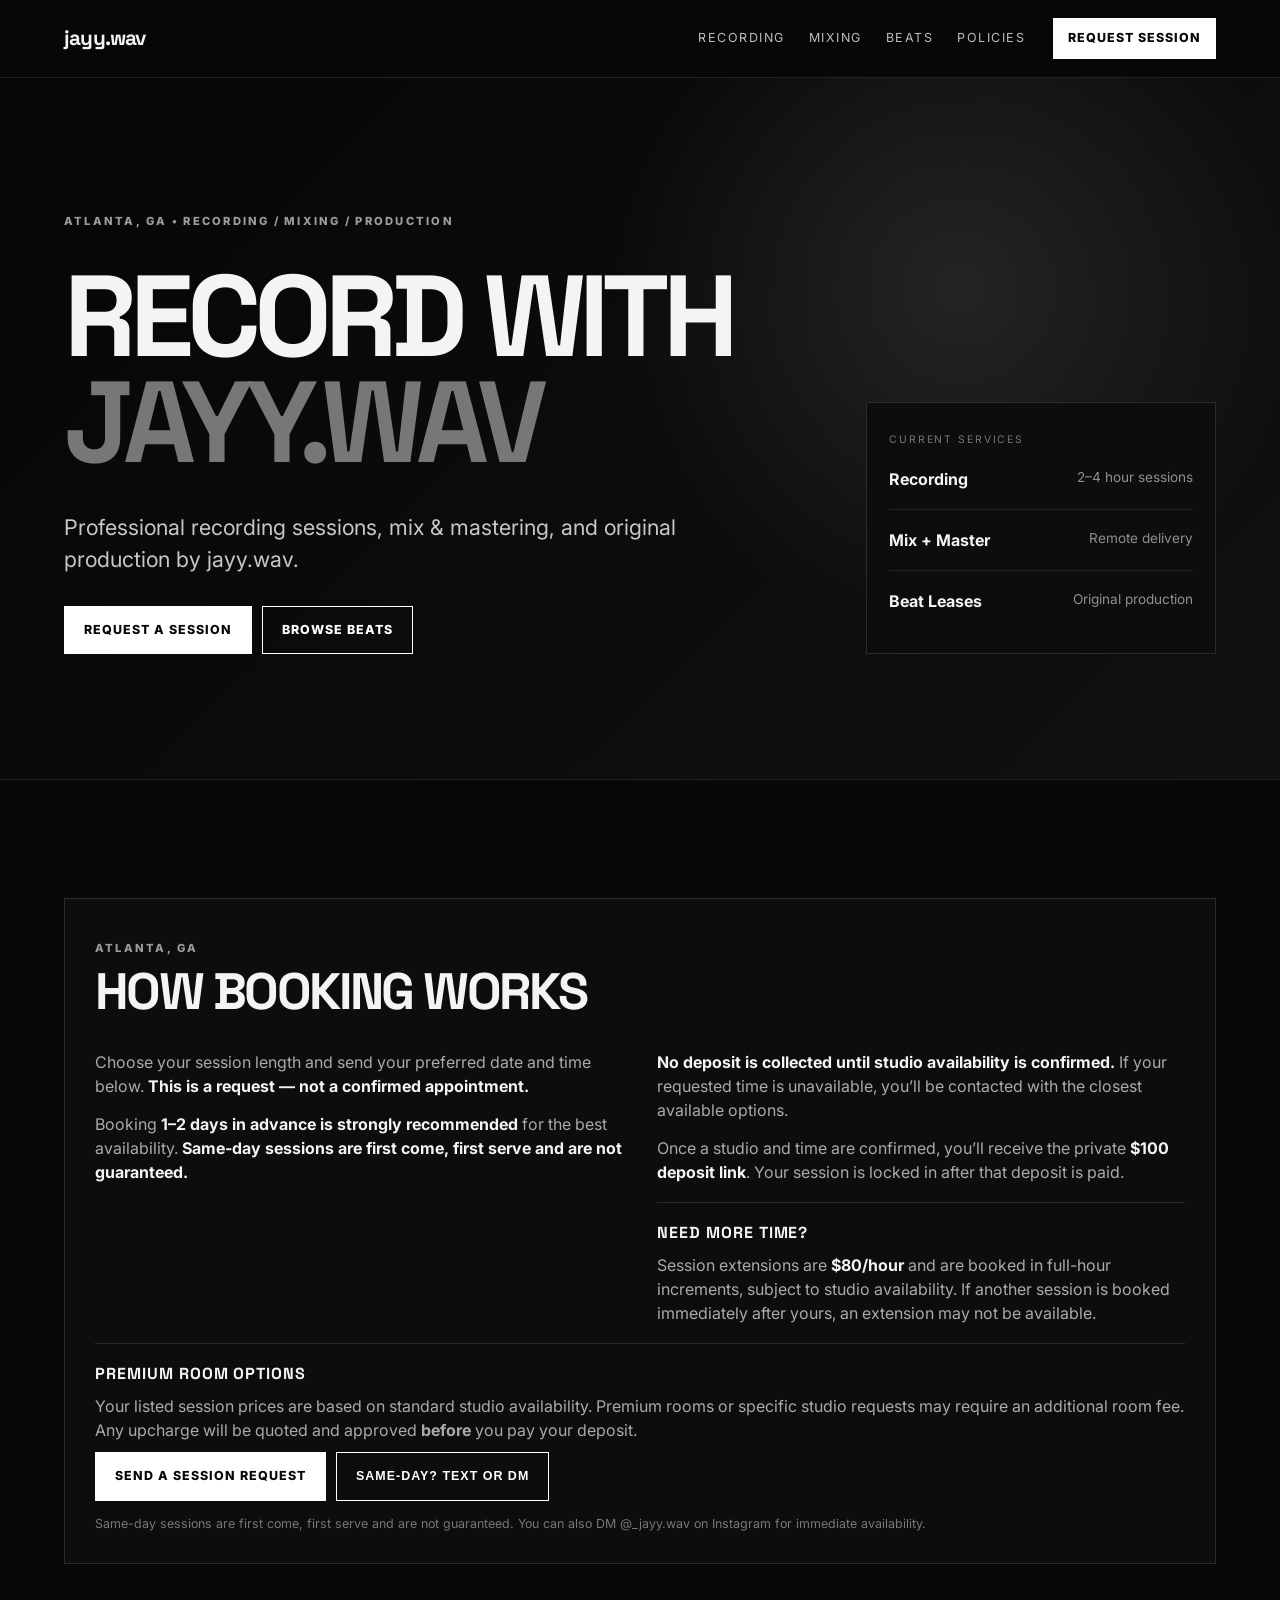
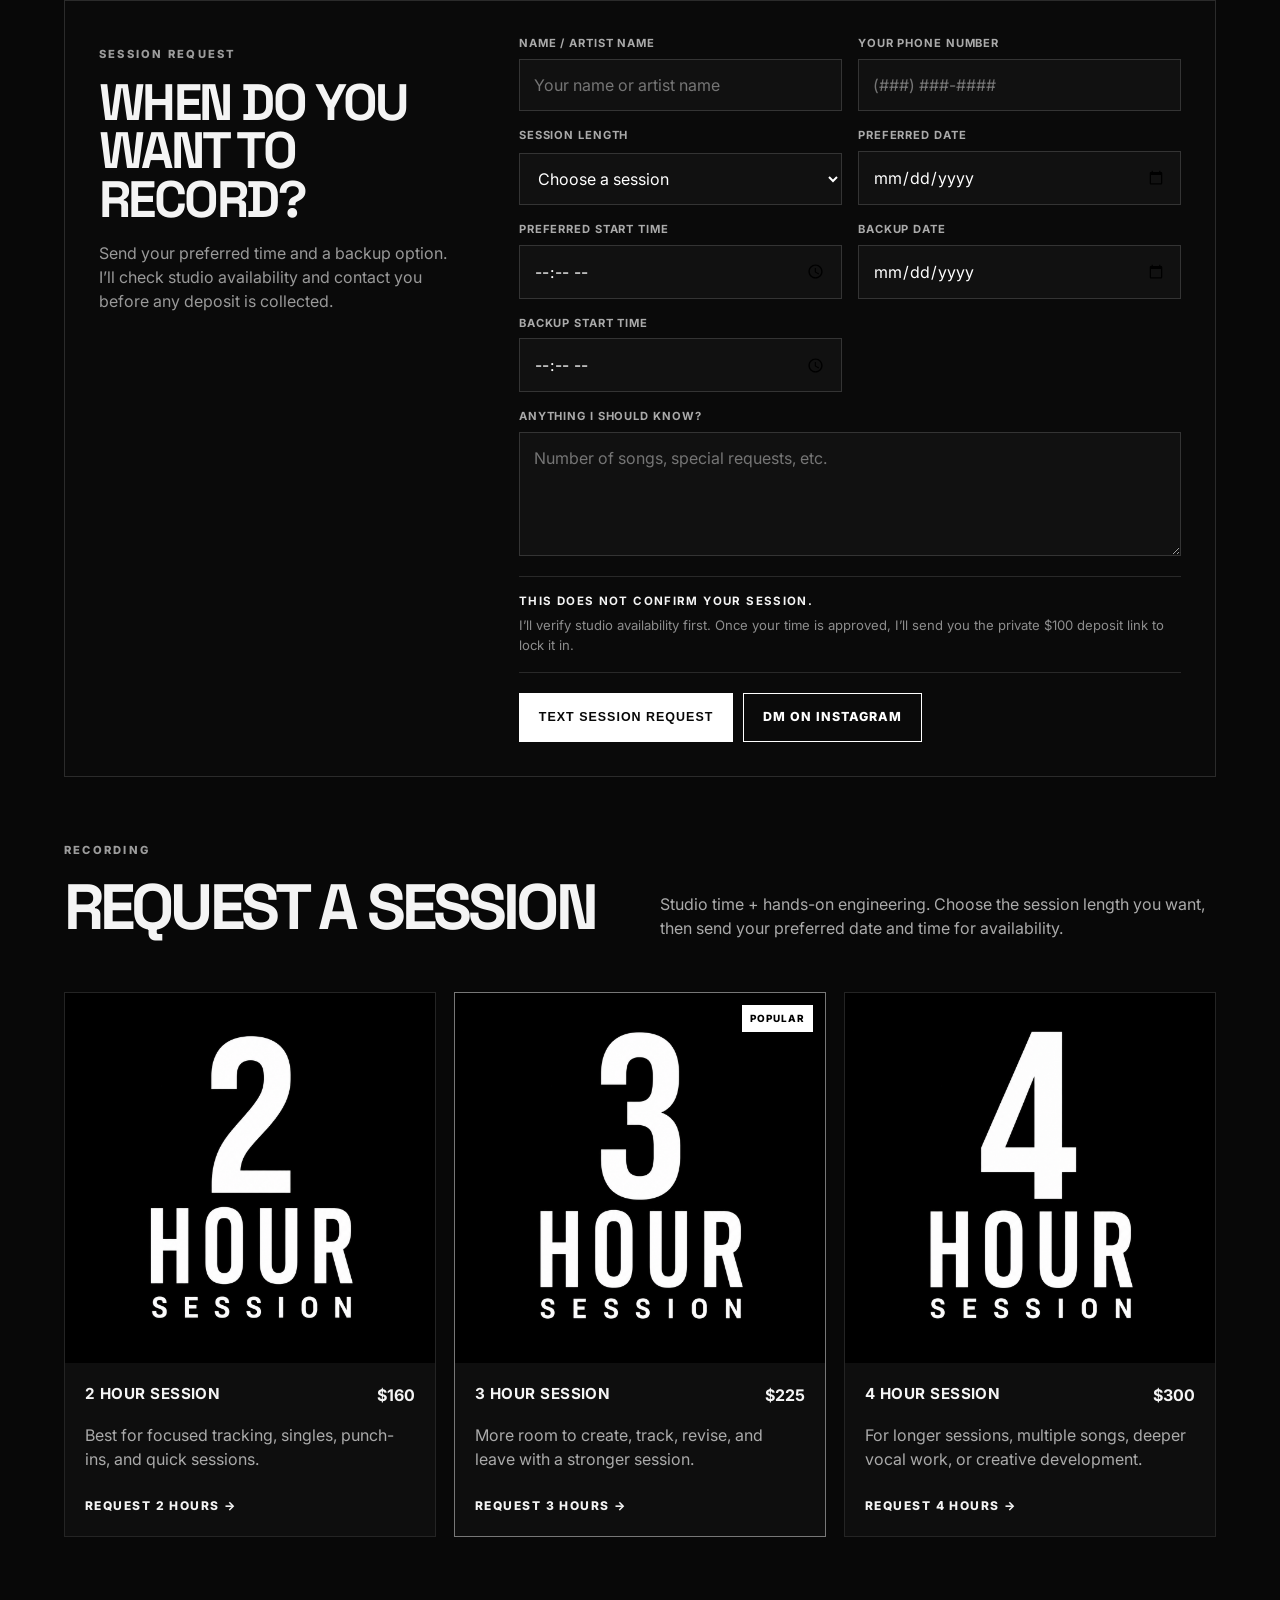
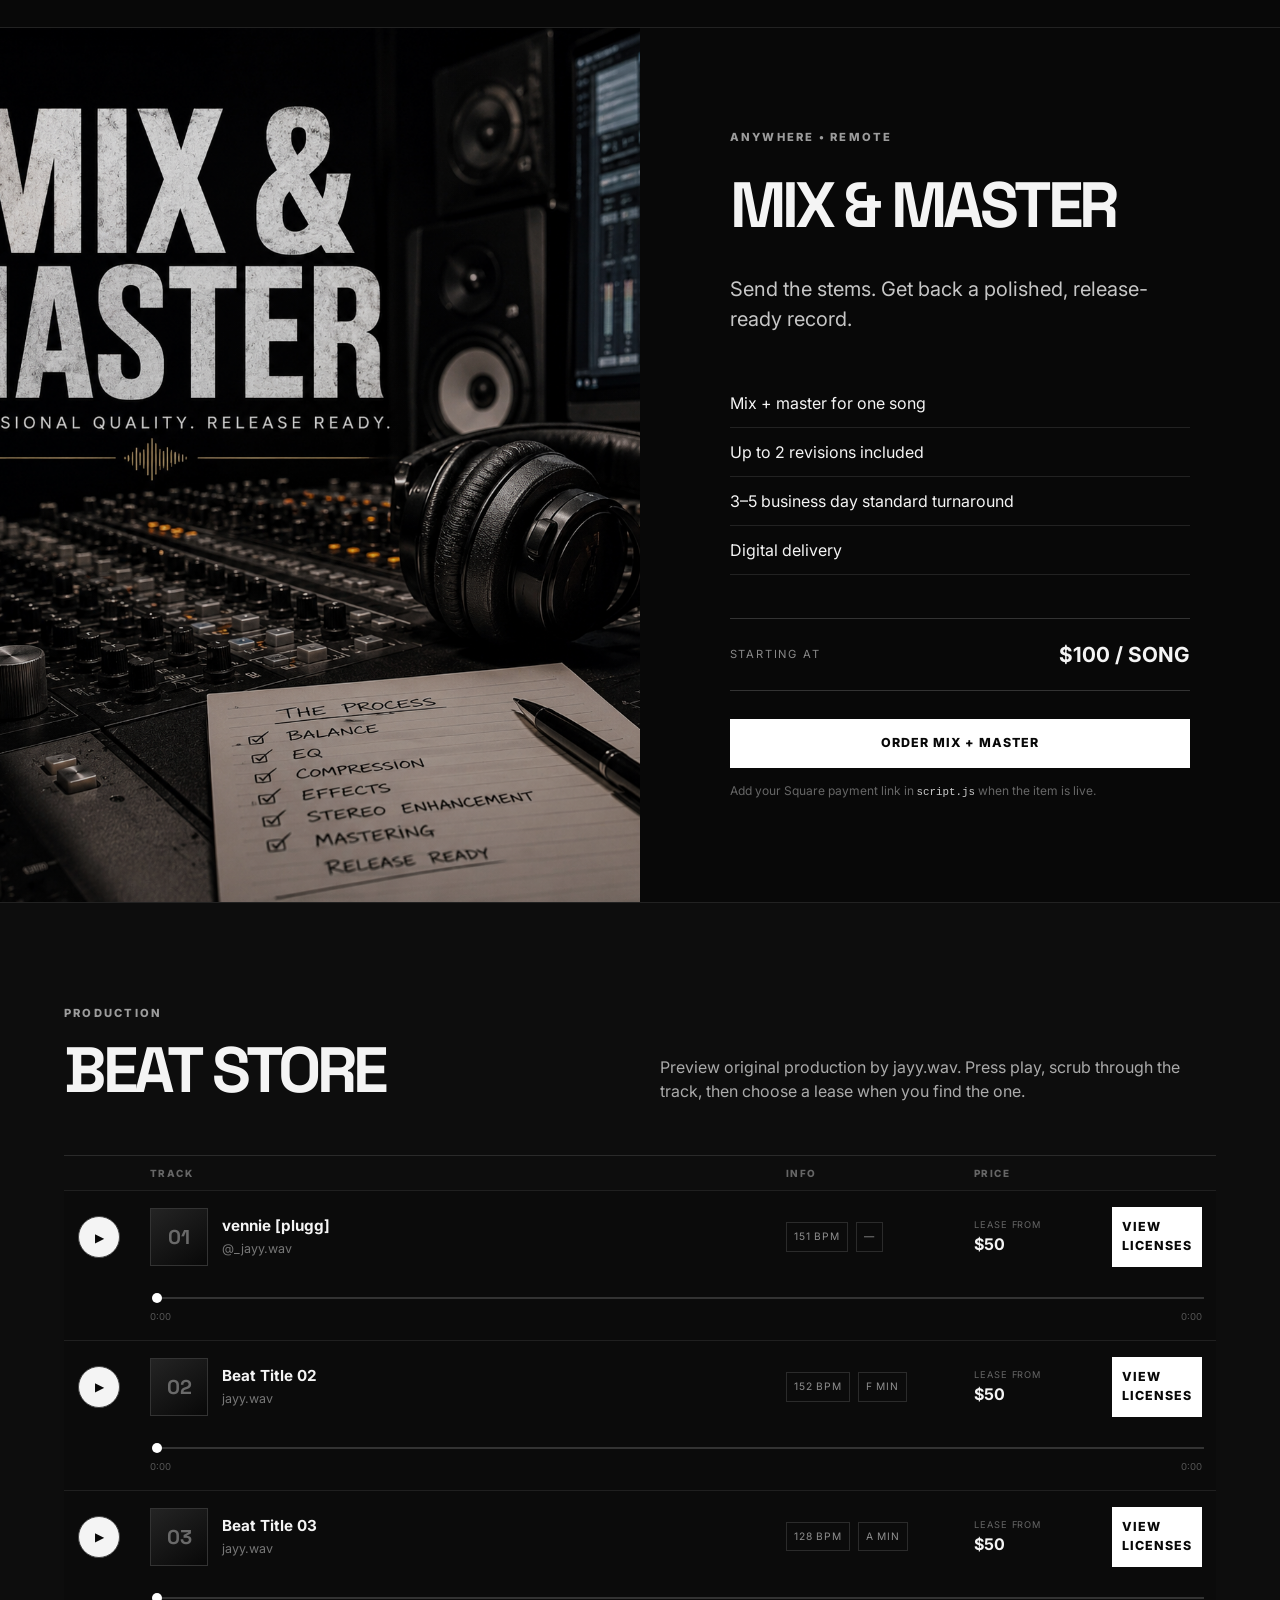
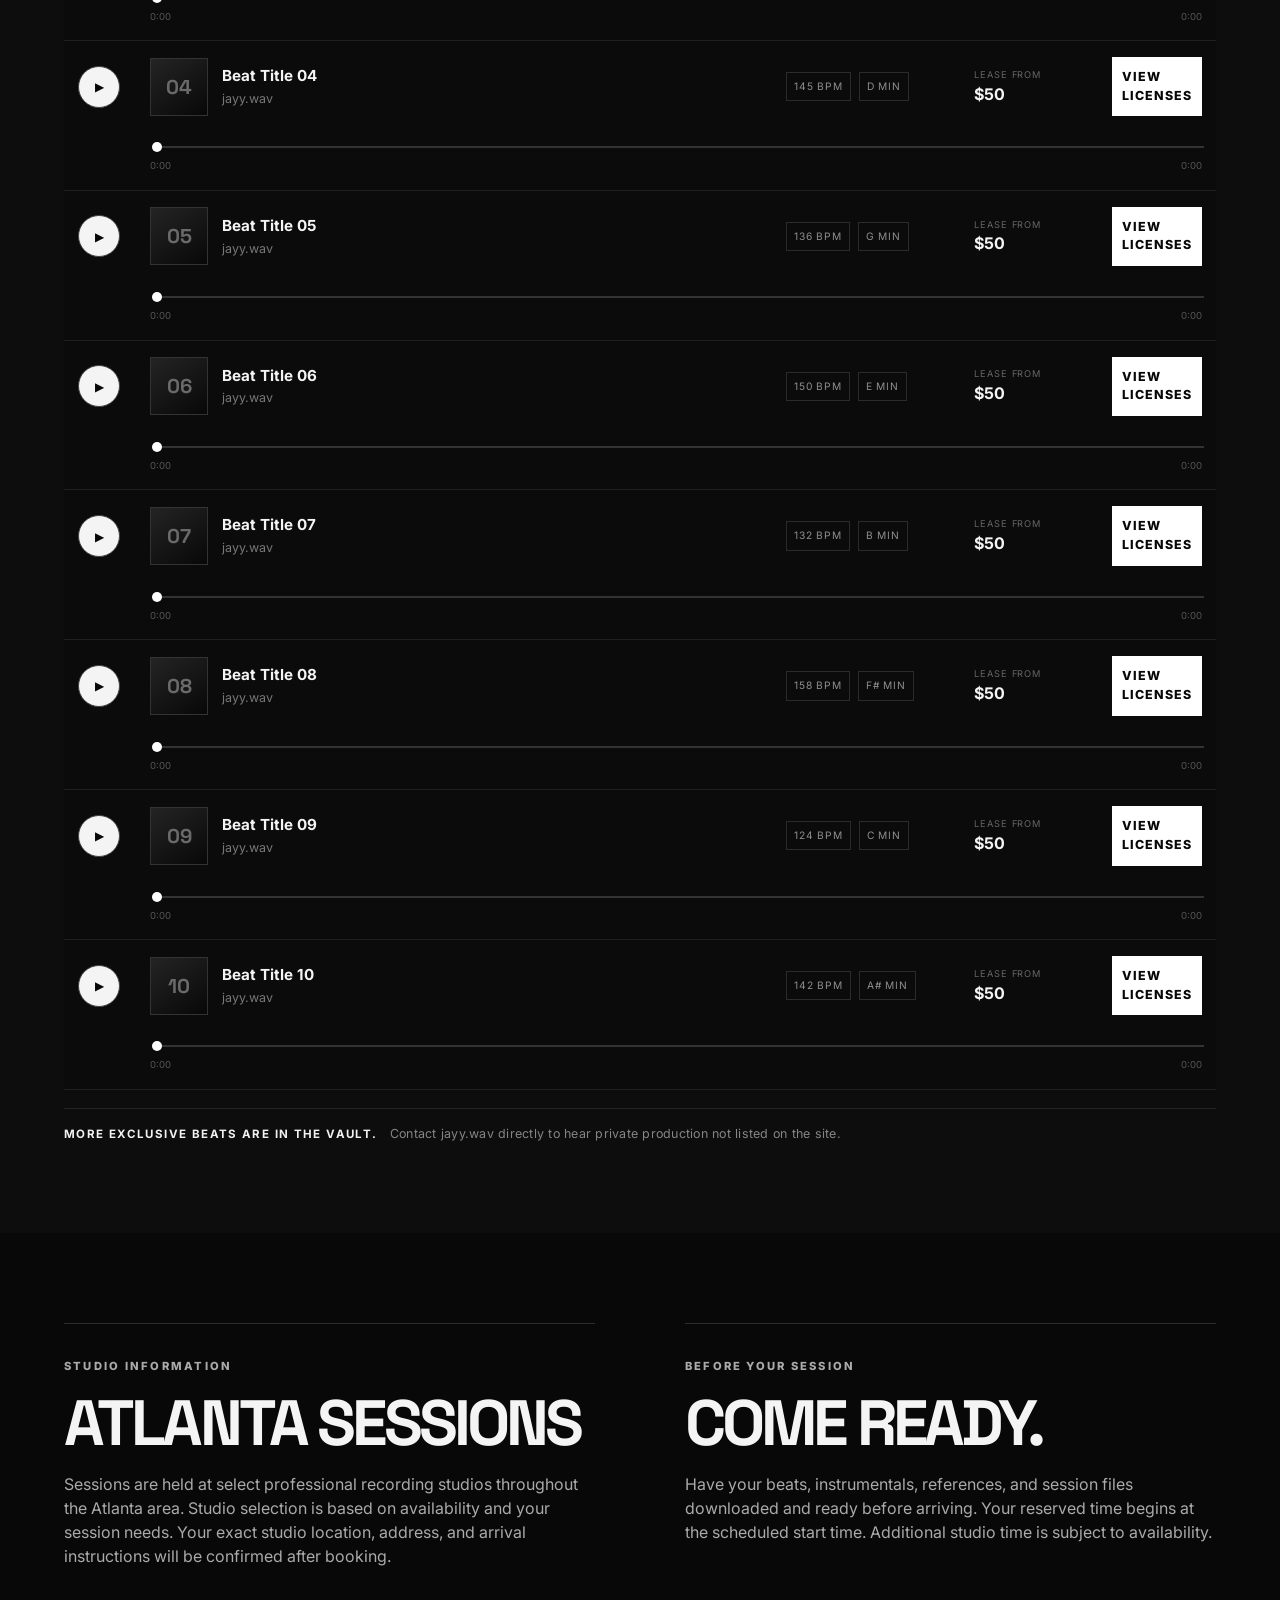
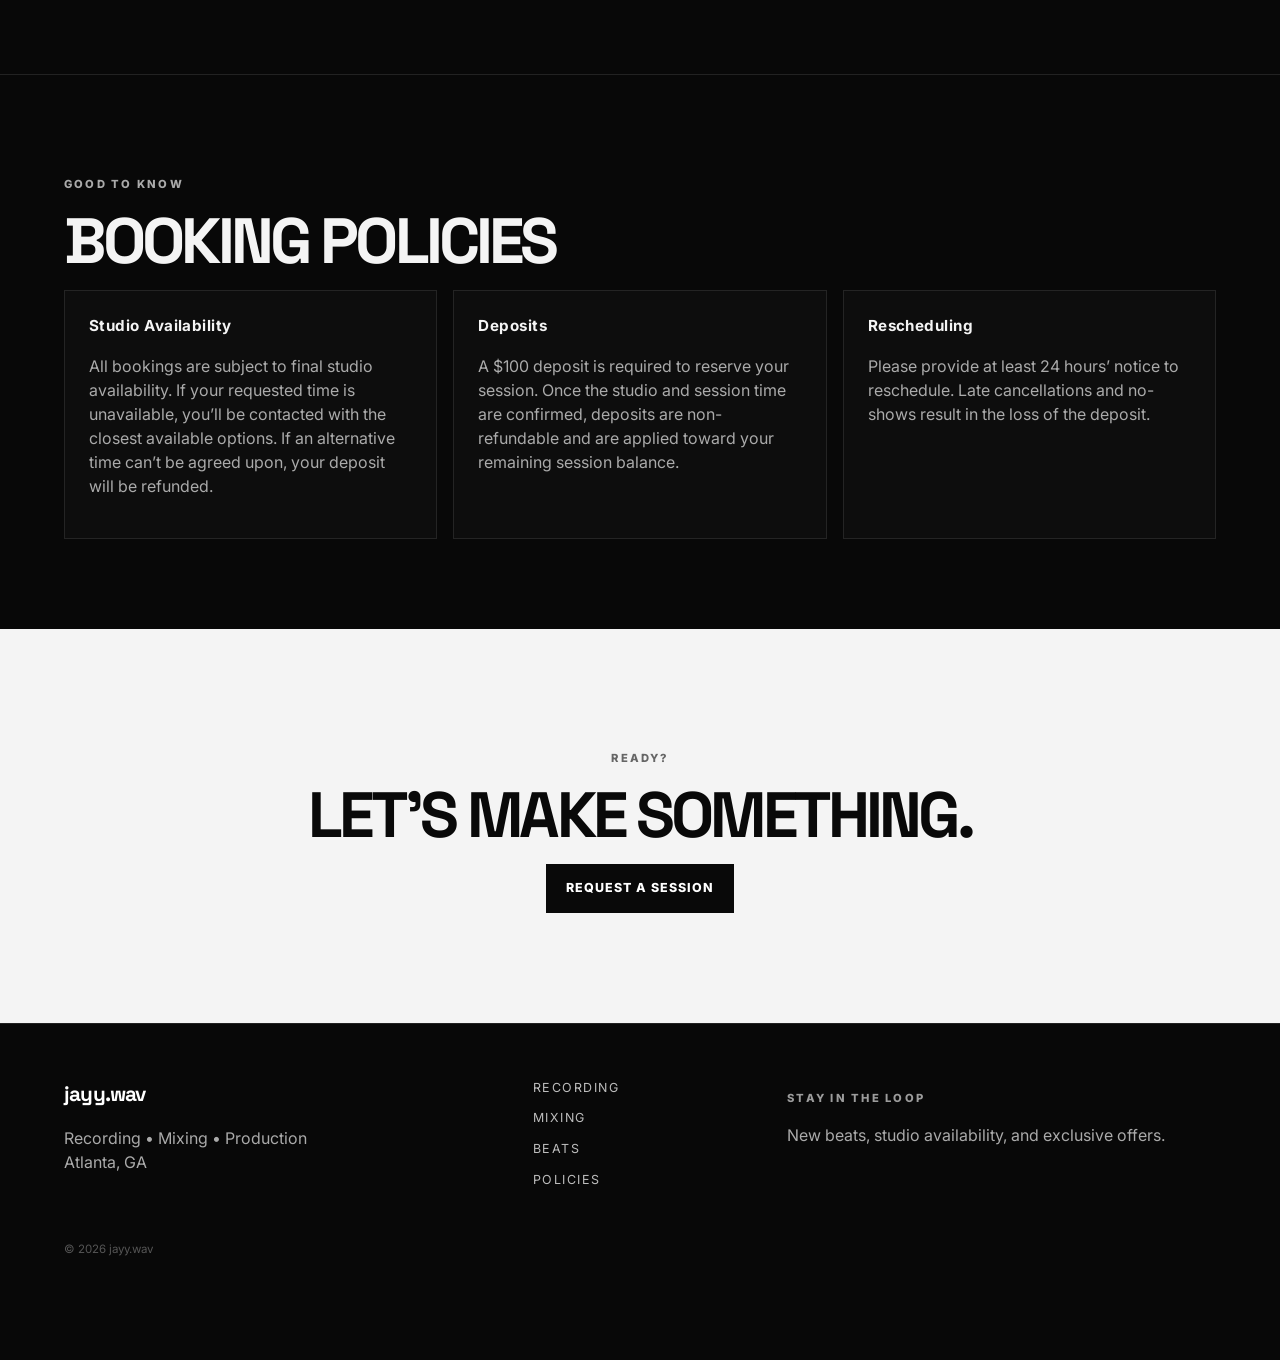
==== index.html @ d57f9f6a "Enhance SEO with Open Graph and Twitter meta tags Added Open Graph and Twitter meta tags for better " ====
<!doctype html>
<html lang="en">
<head>
  <meta charset="utf-8" />
  <meta name="viewport" content="width=device-width,initial-scale=1" />
  <meta name="description" content="jayy.wav — Atlanta recording engineer, mixing & mastering, and beat leases." />
  <title>jayy.wav — Recording • Mixing • Beats</title>
  <meta property="og:title" content="Book a Session | jayy.wav">
<meta property="og:description" content="Atlanta, GA • Recording / Mixing / Beats">
<meta property="og:image" content="https://jayywav.github.io/jayywav/assets/social-preview.png">
<meta property="og:image:width" content="1200">
<meta property="og:image:height" content="630">
<meta property="og:url" content="https://jayywav.github.io/jayywav/">
<meta property="og:type" content="website">

<meta name="twitter:card" content="summary_large_image">
<meta name="twitter:title" content="Book a Session | jayy.wav">
<meta name="twitter:description" content="Atlanta, GA • Recording / Mixing / Beats">
<meta name="twitter:image" content="https://jayywav.github.io/jayywav/assets/social-preview.png">
  <link rel="preconnect" href="https://fonts.googleapis.com">
  <link rel="preconnect" href="https://fonts.gstatic.com" crossorigin>
  <link href="https://fonts.googleapis.com/css2?family=Inter:wght@400;500;600;700;800&family=Space+Grotesk:wght@500;600;700&display=swap" rel="stylesheet">
  <link rel="stylesheet" href="style.css" />
</head>
<body>
  <header class="site-header">
    <a class="brand" href="#top">jayy.wav</a>
    <button class="menu-btn" aria-label="Open menu" aria-expanded="false">MENU</button>
    <nav class="nav" aria-label="Primary">
      <a href="#recording">Recording</a>
      <a href="#mixing">Mixing</a>
      <a href="#beats">Beats</a>
      <a href="#policies">Policies</a>
    </nav>
    <a class="btn btn-small desktop-book" href="#request">REQUEST SESSION</a>
  </header>

  <main id="top">
    <section class="hero">
      <div class="hero-grid">
        <div class="hero-copy">
          <p class="eyebrow">ATLANTA, GA • RECORDING / MIXING / PRODUCTION</p>
          <h1>RECORD WITH<br><span>JAYY.WAV</span></h1>
          <p class="lede">Professional recording sessions, mix & mastering, and original production by jayy.wav.</p>
          <div class="hero-actions">
            <a class="btn" href="#request">REQUEST A SESSION</a>
            <a class="btn btn-ghost" href="#beats">BROWSE BEATS</a>
          </div>
        </div>
        <div class="hero-panel">
          <span class="micro">CURRENT SERVICES</span>
          <div class="hero-service"><b>Recording</b><span>2–4 hour sessions</span></div>
          <div class="hero-service"><b>Mix + Master</b><span>Remote delivery</span></div>
          <div class="hero-service"><b>Beat Leases</b><span>Original production</span></div>
        </div>
      </div>
    </section>

    <section class="section" id="recording">
      <div class="booking-process">
        <div class="booking-process-head">
          <p class="eyebrow">ATLANTA, GA</p>
          <h3>HOW BOOKING WORKS</h3>
        </div>

        <div class="booking-process-grid">
          <div>
            <p>Choose your session length and send your preferred date and time below. <strong>This is a request — not a confirmed appointment.</strong></p>
            <p>Booking <strong>1–2 days in advance is strongly recommended</strong> for the best availability. <strong>Same-day sessions are first come, first serve and are not guaranteed.</strong></p>
          </div>

          <div>
            <p><strong>No deposit is collected until studio availability is confirmed.</strong> If your requested time is unavailable, you’ll be contacted with the closest available options.</p>
            <p>Once a studio and time are confirmed, you’ll receive the private <strong>$100 deposit link</strong>. Your session is locked in after that deposit is paid.</p>
            <div class="extension-note">
              <strong>NEED MORE TIME?</strong>
              <p>Session extensions are <strong>$80/hour</strong> and are booked in full-hour increments, subject to studio availability. If another session is booked immediately after yours, an extension may not be available.</p>
            </div>
          </div>
        </div>

        
        <div class="room-upgrade-note">
          <strong>PREMIUM ROOM OPTIONS</strong>
          <p>Your listed session prices are based on standard studio availability. Premium rooms or specific studio requests may require an additional room fee. Any upcharge will be quoted and approved <strong>before</strong> you pay your deposit.</p>
        </div>

        <div class="booking-actions">
          <a class="btn" href="#request">SEND A SESSION REQUEST</a>
          <button class="btn btn-ghost" id="sameDayContactBtn" type="button">SAME-DAY? TEXT OR DM</button>
        </div>
        <p class="booking-small">Same-day sessions are first come, first serve and are not guaranteed. You can also DM @_jayy.wav on Instagram for immediate availability.</p>
      </div>


      <section class="request-panel" id="request">
        <div class="request-copy">
          <p class="eyebrow">SESSION REQUEST</p>
          <h3>WHEN DO YOU WANT TO RECORD?</h3>
          <p>Send your preferred time and a backup option. I’ll check studio availability and contact you before any deposit is collected.</p>
        </div>

        <form class="request-form" id="sessionRequestForm">
          <div class="form-grid">
            <label>
              <span>Name / Artist Name</span>
              <input id="requestName" name="name" type="text" required placeholder="Your name or artist name">
            </label>

            <label>
              <span>Your Phone Number</span>
              <input id="requestPhone" name="phone" type="tel" required placeholder="(###) ###-####">
            </label>

            <label>
              <span>Session Length</span>
              <select id="requestLength" name="length" required>
                <option value="">Choose a session</option>
                <option value="2 Hours — $160">2 Hours — $160</option>
                <option value="3 Hours — $225">3 Hours — $225</option>
                <option value="4 Hours — $300">4 Hours — $300</option>
              </select>
            </label>

            <label>
              <span>Preferred Date</span>
              <input id="requestDate" name="date" type="date" required>
            </label>

            <label>
              <span>Preferred Start Time</span>
              <input id="requestTime" name="time" type="time" required>
            </label>

            <label>
              <span>Backup Date</span>
              <input id="backupDate" name="backupDate" type="date">
            </label>

            <label>
              <span>Backup Start Time</span>
              <input id="backupTime" name="backupTime" type="time">
            </label>

            <label class="form-wide">
              <span>Anything I should know?</span>
              <textarea id="requestNotes" name="notes" rows="4" placeholder="Number of songs, special requests, etc."></textarea>
            </label>
          </div>

          <div class="request-disclaimer">
            <strong>THIS DOES NOT CONFIRM YOUR SESSION.</strong>
            <span>I’ll verify studio availability first. Once your time is approved, I’ll send you the private $100 deposit link to lock it in.</span>
          </div>

          <div class="request-actions">
            <button class="btn" type="submit">TEXT SESSION REQUEST</button>
            <a class="btn btn-ghost" href="https://www.instagram.com/_jayy.wav/" target="_blank" rel="noopener">DM ON INSTAGRAM</a>
          </div>
        </form>
      </section>

      <div class="section-head">
        <div>
          <p class="eyebrow">RECORDING</p>
          <h2>REQUEST A SESSION</h2>
        </div>
        <p class="section-intro">Studio time + hands-on engineering. Choose the session length you want, then send your preferred date and time for availability.</p>
      </div>

      <div class="cards session-grid">
        <article class="card">
          <img src="assets/session-2hr.png" alt="2 Hour Session" />
          <div class="card-body">
            <div class="card-topline"><h3>2 HOUR SESSION</h3><strong>$160</strong></div>
            <p>Best for focused tracking, singles, punch-ins, and quick sessions.</p>
            <a class="text-link package-request" href="#request" data-package="2 Hours — $160">REQUEST 2 HOURS →</a>
          </div>
        </article>

        <article class="card featured">
          <div class="badge">POPULAR</div>
          <img src="assets/session-3hr.png" alt="3 Hour Session" />
          <div class="card-body">
            <div class="card-topline"><h3>3 HOUR SESSION</h3><strong>$225</strong></div>
            <p>More room to create, track, revise, and leave with a stronger session.</p>
            <a class="text-link package-request" href="#request" data-package="3 Hours — $225">REQUEST 3 HOURS →</a>
          </div>
        </article>

        <article class="card">
          <img src="assets/session-4hr.png" alt="4 Hour Session" />
          <div class="card-body">
            <div class="card-topline"><h3>4 HOUR SESSION</h3><strong>$300</strong></div>
            <p>For longer sessions, multiple songs, deeper vocal work, or creative development.</p>
            <a class="text-link package-request" href="#request" data-package="4 Hours — $300">REQUEST 4 HOURS →</a>
          </div>
        </article>
      </div>

    </section>

    <section class="split-section" id="mixing">
      <div class="split-media mix-art" role="img" aria-label="Mixing and mastering service"></div>
      <div class="split-copy">
        <p class="eyebrow">ANYWHERE • REMOTE</p>
        <h2>MIX & MASTER</h2>
        <p class="big-copy">Send the stems. Get back a polished, release-ready record.</p>
        <ul class="clean-list">
          <li>Mix + master for one song</li>
          <li>Up to 2 revisions included</li>
          <li>3–5 business day standard turnaround</li>
          <li>Digital delivery</li>
        </ul>
        <div class="price-row"><span>STARTING AT</span><strong>$100 / SONG</strong></div>
        <a class="btn disabled-link" href="#" data-placeholder="mix">ORDER MIX + MASTER</a>
        <p class="helper">Add your Square payment link in <code>script.js</code> when the item is live.</p>
      </div>
    </section>

    <section class="section dark-panel" id="beats">
      <div class="section-head">
        <div>
          <p class="eyebrow">PRODUCTION</p>
          <h2>BEAT STORE</h2>
        </div>
        <p class="section-intro">Preview original production by jayy.wav. Press play, scrub through the track, then choose a lease when you find the one.</p>
      </div>

      <div class="beat-store" id="beatStore">
        <div class="beat-store-head" aria-hidden="true">
          <span></span>
          <span>TRACK</span>
          <span>INFO</span>
          <span>PRICE</span>
          <span></span>
        </div>
        <!-- Beat rows are generated from the BEATS array in script.js -->
      </div>
      <p class="vault-note">
        <strong>MORE EXCLUSIVE BEATS ARE IN THE VAULT.</strong>
        Contact jayy.wav directly to hear private production not listed on the site.
      </p>
    </section>

    <section class="info-grid section">
      <article>
        <p class="eyebrow">STUDIO INFORMATION</p>
        <h2>ATLANTA SESSIONS</h2>
        <p>Sessions are held at select professional recording studios throughout the Atlanta area. Studio selection is based on availability and your session needs. Your exact studio location, address, and arrival instructions will be confirmed after booking.</p>
      </article>
      <article>
        <p class="eyebrow">BEFORE YOUR SESSION</p>
        <h2>COME READY.</h2>
        <p>Have your beats, instrumentals, references, and session files downloaded and ready before arriving. Your reserved time begins at the scheduled start time. Additional studio time is subject to availability.</p>
      </article>
    </section>

    <section class="section policy" id="policies">
      <p class="eyebrow">GOOD TO KNOW</p>
      <h2>BOOKING POLICIES</h2>
      <div class="policy-grid">
        <article>
          <h3>Studio Availability</h3>
          <p>All bookings are subject to final studio availability. If your requested time is unavailable, you’ll be contacted with the closest available options. If an alternative time can’t be agreed upon, your deposit will be refunded.</p>
        </article>
        <article>
          <h3>Deposits</h3>
          <p>A $100 deposit is required to reserve your session. Once the studio and session time are confirmed, deposits are non-refundable and are applied toward your remaining session balance.</p>
        </article>
        <article>
          <h3>Rescheduling</h3>
          <p>Please provide at least 24 hours’ notice to reschedule. Late cancellations and no-shows result in the loss of the deposit.</p>
        </article>
      </div>
    </section>

    <section class="cta">
      <p class="eyebrow">READY?</p>
      <h2>LET’S MAKE SOMETHING.</h2>
      <a class="btn btn-light" href="#request">REQUEST A SESSION</a>
    </section>
  </main>

  <footer>
    <div>
      <a class="brand" href="#top">jayy.wav</a>
      <p>Recording • Mixing • Production<br>Atlanta, GA</p>
    </div>
    <div class="footer-links">
      <a href="#recording">Recording</a>
      <a href="#mixing">Mixing</a>
      <a href="#beats">Beats</a>
      <a href="#policies">Policies</a>
    </div>
    <div>
      <p class="eyebrow">STAY IN THE LOOP</p>
      <p>New beats, studio availability, and exclusive offers.</p>
    </div>
    <p class="copyright">© <span id="year"></span> jayy.wav</p>
  </footer>

  <a class="mobile-cta" href="#request">REQUEST SESSION</a>

  <div class="license-modal" id="licenseModal" aria-hidden="true">
    <div class="license-modal-backdrop" data-close-license></div>
    <section class="license-dialog" role="dialog" aria-modal="true" aria-labelledby="licenseTitle">
      <button class="license-close" type="button" aria-label="Close license options" data-close-license>×</button>
      <p class="eyebrow">BEAT LICENSE OPTIONS</p>
      <h2 id="licenseTitle">CHOOSE YOUR LICENSE</h2>
      <p class="license-beat-name" id="licenseBeatName">Selected beat</p>

      <div class="license-grid">
        <article class="license-tier">
          <div class="license-tier-head"><h3>MP3 LICENSE</h3><strong>$50</strong></div>
          <p><b>Rights:</b> Non-exclusive license to record one song. Commercial release permitted.</p>
          <p><b>Usage:</b> Up to 2,500 copies • 5,000 online audio streams • 1 music video • for-profit live performances • radio up to 2 stations.</p>
          <p><b>Files:</b> Tagged/Untagged MP3.</p>
          <button class="btn btn-small license-buy" type="button" data-tier="mp3">GET MP3 LICENSE</button>
        </article>

        <article class="license-tier">
          <div class="license-tier-head"><h3>WAV LICENSE</h3><strong>$70</strong></div>
          <p><b>Rights:</b> Non-exclusive license to record one song. Commercial release permitted.</p>
          <p><b>Usage:</b> Up to 4,000 copies • 15,000 online audio streams • 2 music videos • for-profit live performances • radio up to 4 stations.</p>
          <p><b>Files:</b> Untagged WAV + MP3.</p>
          <button class="btn btn-small license-buy" type="button" data-tier="wav">GET WAV LICENSE</button>
        </article>

        <article class="license-tier">
          <div class="license-tier-head"><h3>TRACKOUTS LICENSE</h3><strong>$100</strong></div>
          <p><b>Rights:</b> Non-exclusive license to record one song. Commercial release permitted.</p>
          <p><b>Usage:</b> Up to 10,000 copies • 25,000 online audio streams • 4 music videos • for-profit live performances • radio up to 10 stations.</p>
          <p><b>Files:</b> Stems/trackouts + WAV + MP3.</p>
          <button class="btn btn-small license-buy" type="button" data-tier="trackouts">GET TRACKOUTS</button>
        </article>

        <article class="license-tier">
          <div class="license-tier-head"><h3>UNLIMITED LICENSE</h3><strong>$150</strong></div>
          <p><b>Rights:</b> Non-exclusive license to record one song. Commercial release permitted worldwide.</p>
          <p><b>Usage:</b> Unlimited copies, streams, music videos, performances, and radio.</p>
          <p><b>Files:</b> Stems + WAV + MP3.</p>
          <button class="btn btn-small license-buy" type="button" data-tier="unlimited">GET UNLIMITED</button>
        </article>

        <article class="license-tier exclusive-tier">
          <div class="license-tier-head"><h3>EXCLUSIVE LICENSE</h3><strong>NEGOTIATE</strong></div>
          <p><b>Rights:</b> Exclusive usage rights for one song with no usage limits. The beat is removed from sale after purchase.</p>
          <p><b>Files:</b> Stems + WAV + MP3.</p>
          <p><b>Important:</b> Jayy.wav retains copyright unless ownership transfer is stated in a separate written agreement.</p>
          <a class="btn btn-small btn-ghost" href="sms:6785515333?&body=Hey%20Jayy.wav%2C%20I%27m%20interested%20in%20exclusive%20rights%20for%20a%20beat.">ASK ABOUT EXCLUSIVE</a>
        </article>
      </div>

      <details class="universal-terms">
        <summary>UNIVERSAL TERMS — READ BEFORE PURCHASE</summary>
        <div>
          <p>Producer: <strong>Jayy.wav</strong> • Copyright holder: <strong>Jayy.wav</strong>.</p>
          <p>Producer retains 100% copyright to the instrumental. Artist owns their vocal performance and song master. Licenses are non-transferable. No resale, sublicensing, or redistribution of the beat. Producer credit required: <strong>“Prod. by Jayy.wav”</strong>.</p>
          <p>All non-exclusive licenses may also be licensed to other artists. “Unlimited” refers to usage only and does not transfer ownership.</p>
        </div>
      </details>
    </section>
  </div>


  <div class="same-day-modal" id="sameDayModal" aria-hidden="true">
    <div class="same-day-backdrop" data-close-sameday></div>
    <section class="same-day-dialog" role="dialog" aria-modal="true" aria-labelledby="sameDayTitle">
      <button class="same-day-close" type="button" aria-label="Close" data-close-sameday>×</button>
      <p class="eyebrow">SAME-DAY AVAILABILITY</p>
      <h2 id="sameDayTitle">TEXT OR DM</h2>
      <p>Same-day sessions are first come, first serve and are not guaranteed. Reach out before submitting a request.</p>

      <div class="same-day-actions">
        <a class="btn" id="sameDayTextLink" href="#">TEXT JAYY.WAV</a>
        <a class="btn btn-ghost" href="https://www.instagram.com/_jayy.wav/" target="_blank" rel="noopener">DM ON INSTAGRAM</a>
      </div>

      <div class="dm-template">
        <span>SUGGESTED MESSAGE</span>
        <p>Hey Jayy.wav, I’m looking for a same-day recording session today. Do you have any studio availability?</p>
      </div>
    </section>
  </div>

  <script src="script.js"></script>
</body>
</html>
---- style.css ----
*{box-sizing:border-box}html{scroll-behavior:smooth}body{margin:0;background:#080808;color:#f4f4f4;font-family:Inter,Arial,sans-serif;line-height:1.5}a{color:inherit;text-decoration:none}img{display:block;width:100%}code{font-size:.9em;color:#ccc}.site-header{position:sticky;top:0;z-index:50;display:flex;align-items:center;gap:28px;padding:18px 5vw;background:rgba(8,8,8,.9);backdrop-filter:blur(12px);border-bottom:1px solid #222}.brand{font-family:"Space Grotesk",sans-serif;font-weight:700;font-size:1.3rem;letter-spacing:-.04em}.nav{display:flex;gap:24px;margin-left:auto}.nav a,.footer-links a{font-size:.78rem;text-transform:uppercase;letter-spacing:.12em;color:#bdbdbd}.nav a:hover,.footer-links a:hover{color:#fff}.menu-btn{display:none;background:none;border:0;color:#fff;font-weight:700}.btn{display:inline-flex;justify-content:center;align-items:center;padding:14px 19px;background:#fff;color:#080808;border:1px solid #fff;font-weight:800;font-size:.78rem;letter-spacing:.08em;text-transform:uppercase;transition:.2s}.btn:hover{transform:translateY(-2px);background:#dedede}.btn-small{padding:10px 14px}.btn-ghost{background:transparent;color:#fff}.hero{min-height:78vh;display:grid;align-items:center;padding:70px 5vw;border-bottom:1px solid #202020;background:radial-gradient(circle at 75% 30%,#242424 0,transparent 32%),linear-gradient(135deg,#060606,#111)}.hero-grid{display:grid;grid-template-columns:1.4fr .7fr;gap:8vw;align-items:end}.eyebrow{font-size:.7rem;font-weight:800;letter-spacing:.2em;text-transform:uppercase;color:#9c9c9c}.hero h1,.section h2,.split-copy h2,.cta h2,.info-grid h2{font-family:"Space Grotesk",sans-serif;letter-spacing:-.06em;line-height:.92;margin:.3em 0}.hero h1{font-size:clamp(3.5rem,9vw,8.5rem)}.hero h1 span{color:#777}.lede{font-size:clamp(1.05rem,2vw,1.35rem);max-width:670px;color:#c8c8c8}.hero-actions{display:flex;gap:10px;flex-wrap:wrap;margin-top:30px}.hero-panel{border:1px solid #2c2c2c;padding:22px;background:#0d0d0d}.micro{font-size:.65rem;color:#777;letter-spacing:.18em}.hero-service{display:flex;justify-content:space-between;gap:15px;padding:18px 0;border-bottom:1px solid #222}.hero-service:last-child{border-bottom:0}.hero-service span{color:#8f8f8f;font-size:.85rem}.section{padding:90px 5vw}.section-head{display:grid;grid-template-columns:1fr 1fr;gap:40px;align-items:end;margin-bottom:36px}.section h2,.split-copy h2,.cta h2,.info-grid h2{font-size:clamp(2.4rem,5vw,5.2rem)}.section-intro{max-width:600px;color:#aaa;justify-self:end}.cards{display:grid;gap:18px}.session-grid{grid-template-columns:repeat(3,1fr)}.card{position:relative;border:1px solid #242424;background:#0e0e0e}.card.featured{border-color:#777}.badge{position:absolute;right:12px;top:12px;z-index:2;background:#fff;color:#000;padding:6px 8px;font-size:.62rem;font-weight:800;letter-spacing:.1em}.card img{aspect-ratio:1/1;object-fit:cover}.card-body{padding:20px}.card-topline{display:flex;justify-content:space-between;gap:20px;align-items:start}.card h3,.beat-card h3,.policy h3{margin:0;font-size:.95rem;letter-spacing:.03em}.card p,.beat-card p,.policy p,.info-grid p{color:#aaa}.text-link{display:inline-block;margin-top:10px;font-size:.75rem;font-weight:800;letter-spacing:.12em}.notice{display:grid;grid-template-columns:230px 1fr;gap:30px;margin-top:22px;padding:22px;border:1px solid #2a2a2a;background:#0d0d0d}.notice span{color:#aaa}.split-section{display:grid;grid-template-columns:1fr 1fr;min-height:720px;border-top:1px solid #222;border-bottom:1px solid #222}.split-media{min-height:600px;background:#111 center/cover no-repeat}.mix-art{background-image:linear-gradient(rgba(0,0,0,.08),rgba(0,0,0,.25)),url("assets/mix-master.png")}.split-copy{padding:90px 7vw;display:flex;flex-direction:column;justify-content:center}.big-copy{font-size:1.25rem;color:#c6c6c6;max-width:600px}.clean-list{padding:0;list-style:none;margin:25px 0}.clean-list li{padding:12px 0;border-bottom:1px solid #222}.price-row{display:flex;justify-content:space-between;align-items:center;margin:18px 0 28px;border-top:1px solid #333;border-bottom:1px solid #333;padding:20px 0}.price-row span{color:#888;font-size:.7rem;letter-spacing:.16em}.price-row strong{font-size:1.3rem}.helper{font-size:.75rem;color:#666;margin-top:14px}.disabled-link{cursor:pointer}.dark-panel{background:#0d0d0d}.beat-grid{display:grid;grid-template-columns:repeat(3,1fr);gap:16px}.beat-card{display:grid;gap:16px;border:1px solid #252525;padding:16px}.beat-art{aspect-ratio:1/1;background:linear-gradient(145deg,#202020,#090909);display:flex;align-items:flex-end;justify-content:space-between;padding:18px;border:1px solid #333}.beat-art span{font-size:3rem;font-weight:800;color:#444}.beat-art b{font-size:.75rem;letter-spacing:.15em}.info-grid{display:grid;grid-template-columns:1fr 1fr;gap:7vw}.info-grid article{border-top:1px solid #2c2c2c;padding-top:22px}.policy{border-top:1px solid #222}.policy-grid{display:grid;grid-template-columns:repeat(3,1fr);gap:16px}.policy-grid article{background:#0d0d0d;border:1px solid #242424;padding:24px}.cta{text-align:center;padding:110px 5vw;background:#f4f4f4;color:#090909}.cta .eyebrow{color:#666}.btn-light{background:#090909;color:#fff;border-color:#090909}footer{display:grid;grid-template-columns:2fr 1fr 2fr;gap:40px;padding:55px 5vw 90px;border-top:1px solid #222;color:#aaa}footer .brand{color:#fff}.footer-links{display:flex;flex-direction:column;gap:12px}.copyright{grid-column:1/-1;font-size:.72rem;color:#555}.mobile-cta{display:none}
@media(max-width:850px){.site-header{padding:15px 18px}.nav{display:none;position:absolute;top:64px;left:0;right:0;background:#090909;padding:18px;flex-direction:column;border-bottom:1px solid #222}.nav.open{display:flex}.menu-btn{display:block;margin-left:auto}.desktop-book{display:none}.hero{padding:60px 20px}.hero-grid,.section-head,.split-section,.info-grid{grid-template-columns:1fr}.hero-panel{margin-top:20px}.section{padding:68px 20px}.session-grid,.beat-grid,.policy-grid{grid-template-columns:1fr}.notice{grid-template-columns:1fr}.split-copy{padding:68px 20px}.split-media{min-height:390px;order:2}.section-intro{justify-self:start}.hero h1{font-size:clamp(3.2rem,17vw,6rem)}footer{grid-template-columns:1fr;padding:45px 20px 95px}.mobile-cta{display:block;position:fixed;z-index:60;left:14px;right:14px;bottom:14px;text-align:center;background:#fff;color:#000;padding:15px;font-size:.78rem;font-weight:800;letter-spacing:.12em;box-shadow:0 8px 30px rgba(0,0,0,.45)}}

/* --- Beat store v2: 10-track data-driven player --- */
.beat-store{border-top:1px solid #2a2a2a}
.beat-store-head{display:grid;grid-template-columns:54px minmax(260px,1fr) 170px 120px 90px;gap:18px;padding:10px 14px;color:#666;font-size:.62rem;font-weight:800;letter-spacing:.15em;border-bottom:1px solid #202020}
.beat-row{position:relative;display:grid;grid-template-columns:54px minmax(260px,1fr) 170px 120px 90px;gap:18px;align-items:center;padding:16px 14px;border-bottom:1px solid #202020;background:#0b0b0b;transition:background .18s}
.beat-row:hover{background:#111}
.beat-row.is-playing{background:#141414}
.beat-play{width:42px;height:42px;border-radius:50%;border:1px solid #444;background:#f4f4f4;color:#080808;display:grid;place-items:center;cursor:pointer;font-size:.78rem}
.beat-play:hover{transform:scale(1.04)}
.beat-track{display:flex;align-items:center;gap:14px;min-width:0}
.beat-cover{width:58px;height:58px;flex:0 0 58px;display:grid;place-items:center;border:1px solid #333;background:linear-gradient(145deg,#242424,#080808);overflow:hidden}
.beat-cover img{width:100%;height:100%;object-fit:cover}
.beat-cover span{font-family:"Space Grotesk",sans-serif;font-weight:700;font-size:1.25rem;color:#6a6a6a}
.beat-meta{min-width:0}
.beat-meta h3{margin:0 0 2px;font-size:.95rem;white-space:nowrap;overflow:hidden;text-overflow:ellipsis}
.beat-meta p{margin:0;color:#777;font-size:.78rem}
.beat-info{display:flex;gap:8px;flex-wrap:wrap}
.beat-info span{border:1px solid #2b2b2b;padding:6px 7px;color:#8f8f8f;font-size:.64rem;letter-spacing:.08em}
.beat-price{display:flex;flex-direction:column}
.beat-price small{font-size:.58rem;letter-spacing:.1em;color:#666}
.beat-price strong{font-size:1rem}
.beat-wave{grid-column:2 / -1;padding-top:2px}
.desktop-wave{display:block}
.mobile-wave{display:none}
.beat-progress{width:100%;appearance:none;height:18px;background:transparent;cursor:pointer}
.beat-progress::-webkit-slider-runnable-track{height:2px;background:linear-gradient(to right,#f5f5f5 0%,#f5f5f5 var(--played,0%),#333 var(--played,0%),#333 100%)}
.beat-progress::-moz-range-track{height:2px;background:#333}
.beat-progress::-moz-range-progress{height:2px;background:#f5f5f5}
.beat-progress::-webkit-slider-thumb{appearance:none;width:10px;height:10px;border-radius:50%;background:#fff;margin-top:-4px}
.beat-progress::-moz-range-thumb{width:10px;height:10px;border:0;border-radius:50%;background:#fff}
.time-row{display:flex;justify-content:space-between;margin-top:-3px;color:#555;font-size:.6rem}

@media(max-width:850px){
  .beat-store-head{display:none}
  .beat-row{grid-template-columns:44px 1fr auto;gap:12px;padding:16px 0}
  .beat-track{min-width:0}
  .beat-cover{width:50px;height:50px;flex-basis:50px}
  .beat-info{grid-column:2 / 3;margin-top:-8px}
  .beat-price{grid-column:2 / 3}
  .beat-buy{grid-column:3;grid-row:1 / span 3;align-self:center}
  .desktop-wave{display:none}
  .mobile-wave{display:block;margin-top:10px}
  .beat-meta{width:100%}
}


.vault-note{
  margin:18px 0 0;
  padding:16px 0 0;
  border-top:1px solid #242424;
  color:#858585;
  font-size:.78rem;
  letter-spacing:.02em;
}
.vault-note strong{
  color:#f1f1f1;
  font-size:.72rem;
  letter-spacing:.12em;
  margin-right:8px;
}


/* --- Recording booking process --- */
.booking-process{
  margin-top:28px;
  padding:30px;
  border:1px solid #2b2b2b;
  background:#0d0d0d;
}
.booking-process-head h3{
  margin:.15em 0 .65em;
  font-family:"Space Grotesk",sans-serif;
  font-size:clamp(1.9rem,4vw,3.6rem);
  line-height:.95;
  letter-spacing:-.05em;
}
.booking-process-grid{
  display:grid;
  grid-template-columns:1fr 1fr;
  gap:34px;
}
.booking-process-grid p{
  color:#aaa;
  margin:0 0 14px;
}
.booking-process-grid strong{
  color:#f4f4f4;
}
.booking-actions{
  display:flex;
  flex-wrap:wrap;
  gap:10px;
  margin-top:10px;
}
.booking-small{
  margin:14px 0 0;
  color:#777;
  font-size:.78rem;
}
@media(max-width:850px){
  .booking-process{
    padding:22px 18px;
  }
  .booking-process-grid{
    grid-template-columns:1fr;
    gap:4px;
  }
  .booking-actions .btn{
    width:100%;
  }
}


.contact-actions{
  display:flex;
  flex-wrap:wrap;
  gap:10px;
}
@media(max-width:850px){
  .contact-actions{
    display:grid;
    grid-template-columns:1fr 1fr;
    width:100%;
  }
  .contact-actions .btn:last-child{
    grid-column:1 / -1;
  }
}

.extension-note{margin-top:18px;padding-top:18px;border-top:1px solid #2b2b2b}
.extension-note>strong{display:block;margin-bottom:8px;color:#f4f4f4;font-family:"Space Grotesk",sans-serif;letter-spacing:.06em}
.extension-note p{margin:0}


/* --- Session request flow --- */
.request-panel{
  margin:36px 0 54px;
  display:grid;
  grid-template-columns:.75fr 1.35fr;
  gap:52px;
  padding:34px;
  border:1px solid #2b2b2b;
  background:#0a0a0a;
  scroll-margin-top:90px;
}
.request-copy h3{
  font-family:"Space Grotesk",sans-serif;
  font-size:clamp(2rem,4vw,4rem);
  line-height:.95;
  letter-spacing:-.05em;
  margin:.3em 0;
}
.request-copy p:not(.eyebrow){color:#999}
.form-grid{
  display:grid;
  grid-template-columns:1fr 1fr;
  gap:16px;
}
.request-form label{
  display:grid;
  gap:7px;
}
.request-form label span{
  color:#aaa;
  font-size:.7rem;
  font-weight:700;
  letter-spacing:.08em;
  text-transform:uppercase;
}
.request-form input,
.request-form select,
.request-form textarea{
  width:100%;
  border:1px solid #343434;
  background:#111;
  color:#fff;
  padding:13px 14px;
  font:inherit;
  border-radius:0;
}
.request-form textarea{resize:vertical}
.form-wide{grid-column:1 / -1}
.request-disclaimer{
  display:grid;
  gap:6px;
  margin:20px 0;
  padding:16px 0;
  border-top:1px solid #292929;
  border-bottom:1px solid #292929;
}
.request-disclaimer strong{
  font-size:.72rem;
  letter-spacing:.12em;
}
.request-disclaimer span{
  color:#8d8d8d;
  font-size:.82rem;
}
.request-actions{
  display:flex;
  flex-wrap:wrap;
  gap:10px;
}
@media(max-width:850px){
  .request-panel{
    grid-template-columns:1fr;
    gap:20px;
    padding:22px 18px;
  }
  .form-grid{grid-template-columns:1fr}
  .form-wide{grid-column:auto}
  .request-actions .btn{width:100%}
}


/* Premium room note */
.room-upgrade-note{
  margin-top:18px;
  padding-top:18px;
  border-top:1px solid #2b2b2b;
}
.room-upgrade-note>strong{
  display:block;
  color:#f4f4f4;
  font-family:"Space Grotesk",sans-serif;
  letter-spacing:.06em;
  margin-bottom:8px;
}
.room-upgrade-note p{margin:0;color:#aaa}

/* Beat license chooser */
.license-modal{display:none;position:fixed;inset:0;z-index:1000}
.license-modal.is-open{display:block}
.license-modal-backdrop{position:absolute;inset:0;background:rgba(0,0,0,.82)}
.license-dialog{
  position:relative;z-index:1;width:min(1040px,calc(100% - 28px));
  max-height:90vh;overflow:auto;margin:5vh auto;background:#0b0b0b;
  border:1px solid #333;padding:clamp(22px,4vw,38px)
}
.license-close{position:absolute;right:16px;top:12px;border:0;background:transparent;color:#fff;font-size:2rem;cursor:pointer}
.license-dialog h2{font-family:"Space Grotesk",sans-serif;font-size:clamp(2rem,5vw,4.5rem);line-height:.95;letter-spacing:-.05em;margin:.2em 0}
.license-beat-name{color:#888;margin:0 0 22px}
.license-grid{display:grid;grid-template-columns:repeat(2,1fr);gap:14px}
.license-tier{border:1px solid #292929;background:#0e0e0e;padding:20px}
.license-tier-head{display:flex;justify-content:space-between;gap:18px;align-items:start}
.license-tier h3{margin:0;font-size:.9rem;letter-spacing:.05em}
.license-tier p{color:#999;font-size:.82rem}
.license-tier p b{color:#ddd}
.license-tier .btn{margin-top:8px}
.exclusive-tier{grid-column:1/-1}
.universal-terms{margin-top:18px;border-top:1px solid #292929;padding-top:18px}
.universal-terms summary{cursor:pointer;font-size:.72rem;font-weight:800;letter-spacing:.1em}
.universal-terms div{color:#999;font-size:.82rem}
@media(max-width:760px){
  .license-grid{grid-template-columns:1fr}
  .exclusive-tier{grid-column:auto}
}


/* Same-day contact chooser */
.same-day-modal{display:none;position:fixed;inset:0;z-index:1100}
.same-day-modal.is-open{display:block}
.same-day-backdrop{position:absolute;inset:0;background:rgba(0,0,0,.82)}
.same-day-dialog{
  position:relative;z-index:1;width:min(620px,calc(100% - 28px));
  margin:12vh auto 0;background:#0b0b0b;border:1px solid #333;
  padding:clamp(22px,5vw,36px)
}
.same-day-close{position:absolute;right:14px;top:10px;border:0;background:transparent;color:#fff;font-size:2rem;cursor:pointer}
.same-day-dialog h2{font-family:"Space Grotesk",sans-serif;font-size:clamp(2.2rem,7vw,4.8rem);line-height:.92;letter-spacing:-.05em;margin:.2em 0}
.same-day-dialog>p:not(.eyebrow){color:#aaa}
.same-day-actions{display:flex;gap:10px;flex-wrap:wrap;margin:24px 0}
.same-day-actions .btn{flex:1 1 200px}
.dm-template{border-top:1px solid #292929;padding-top:18px}
.dm-template span{font-size:.65rem;font-weight:800;letter-spacing:.12em;color:#777}
.dm-template p{color:#ddd;margin:8px 0 0;font-size:.88rem}
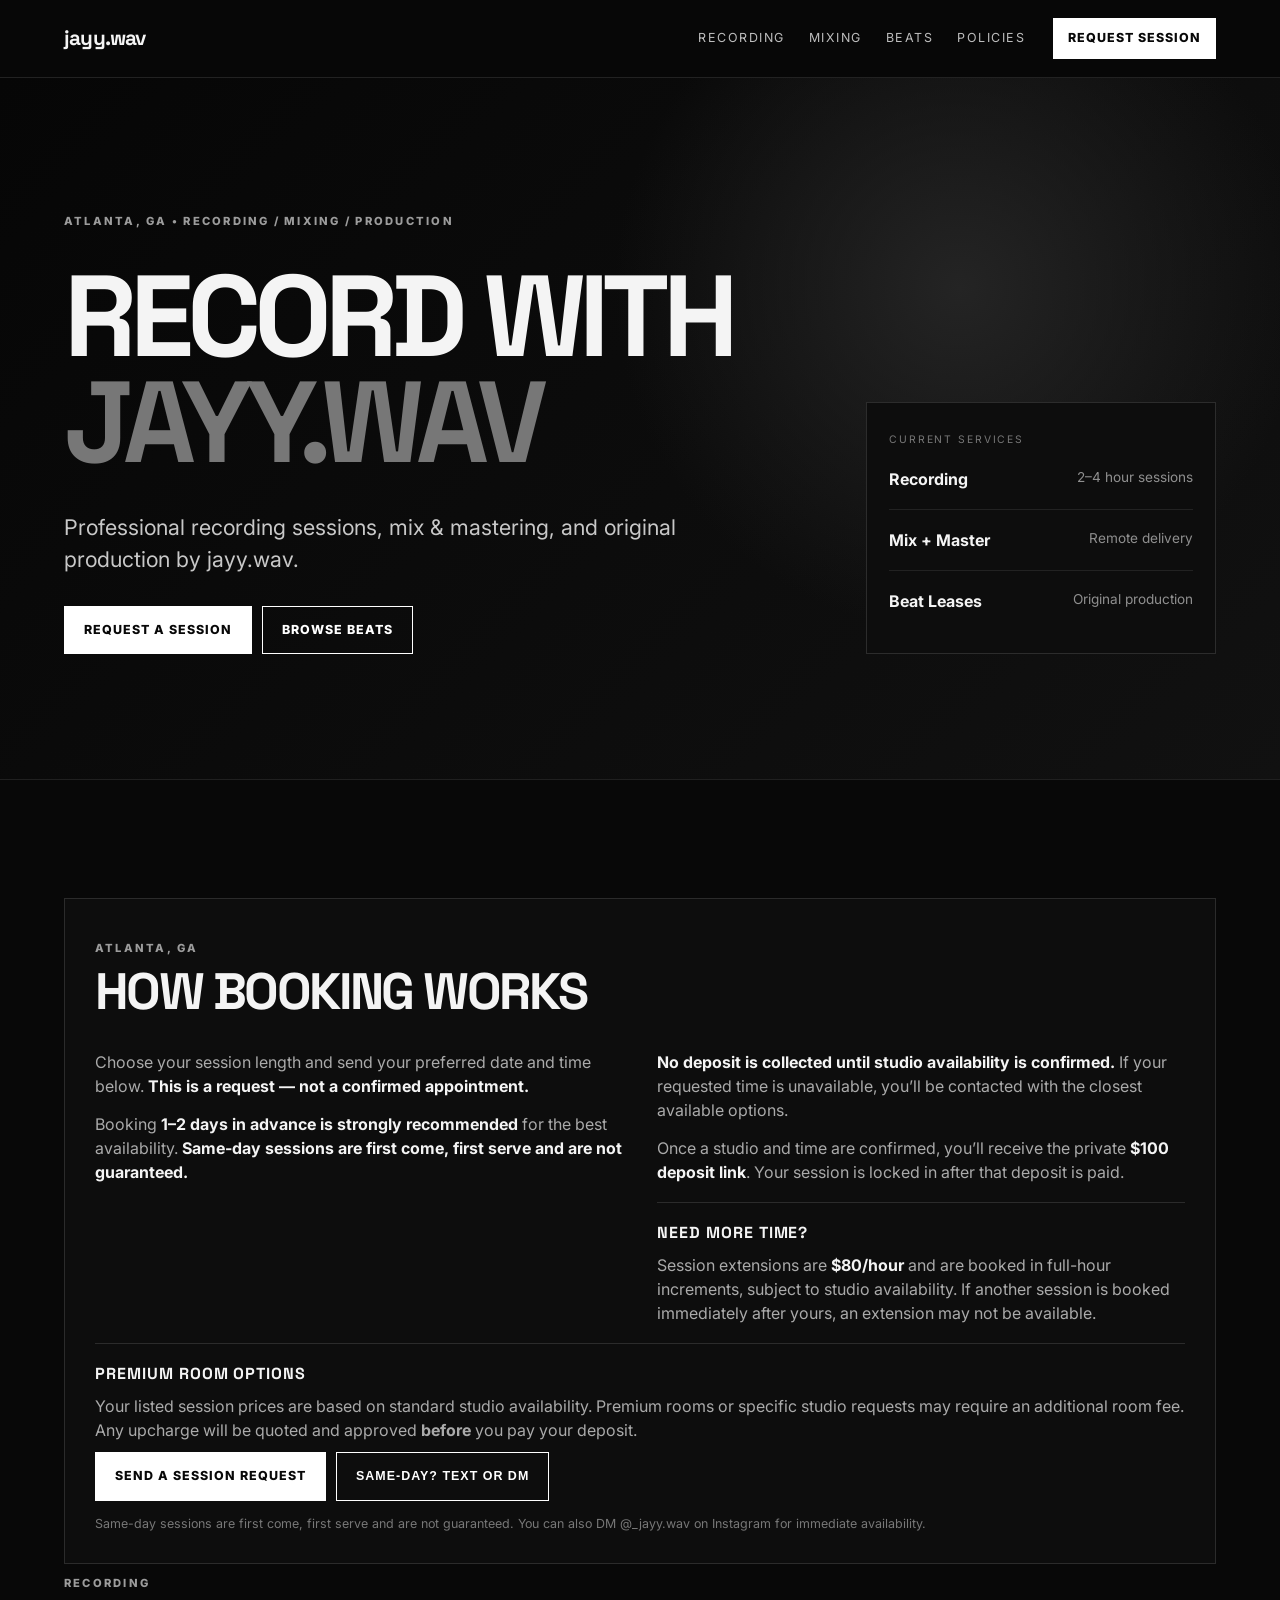
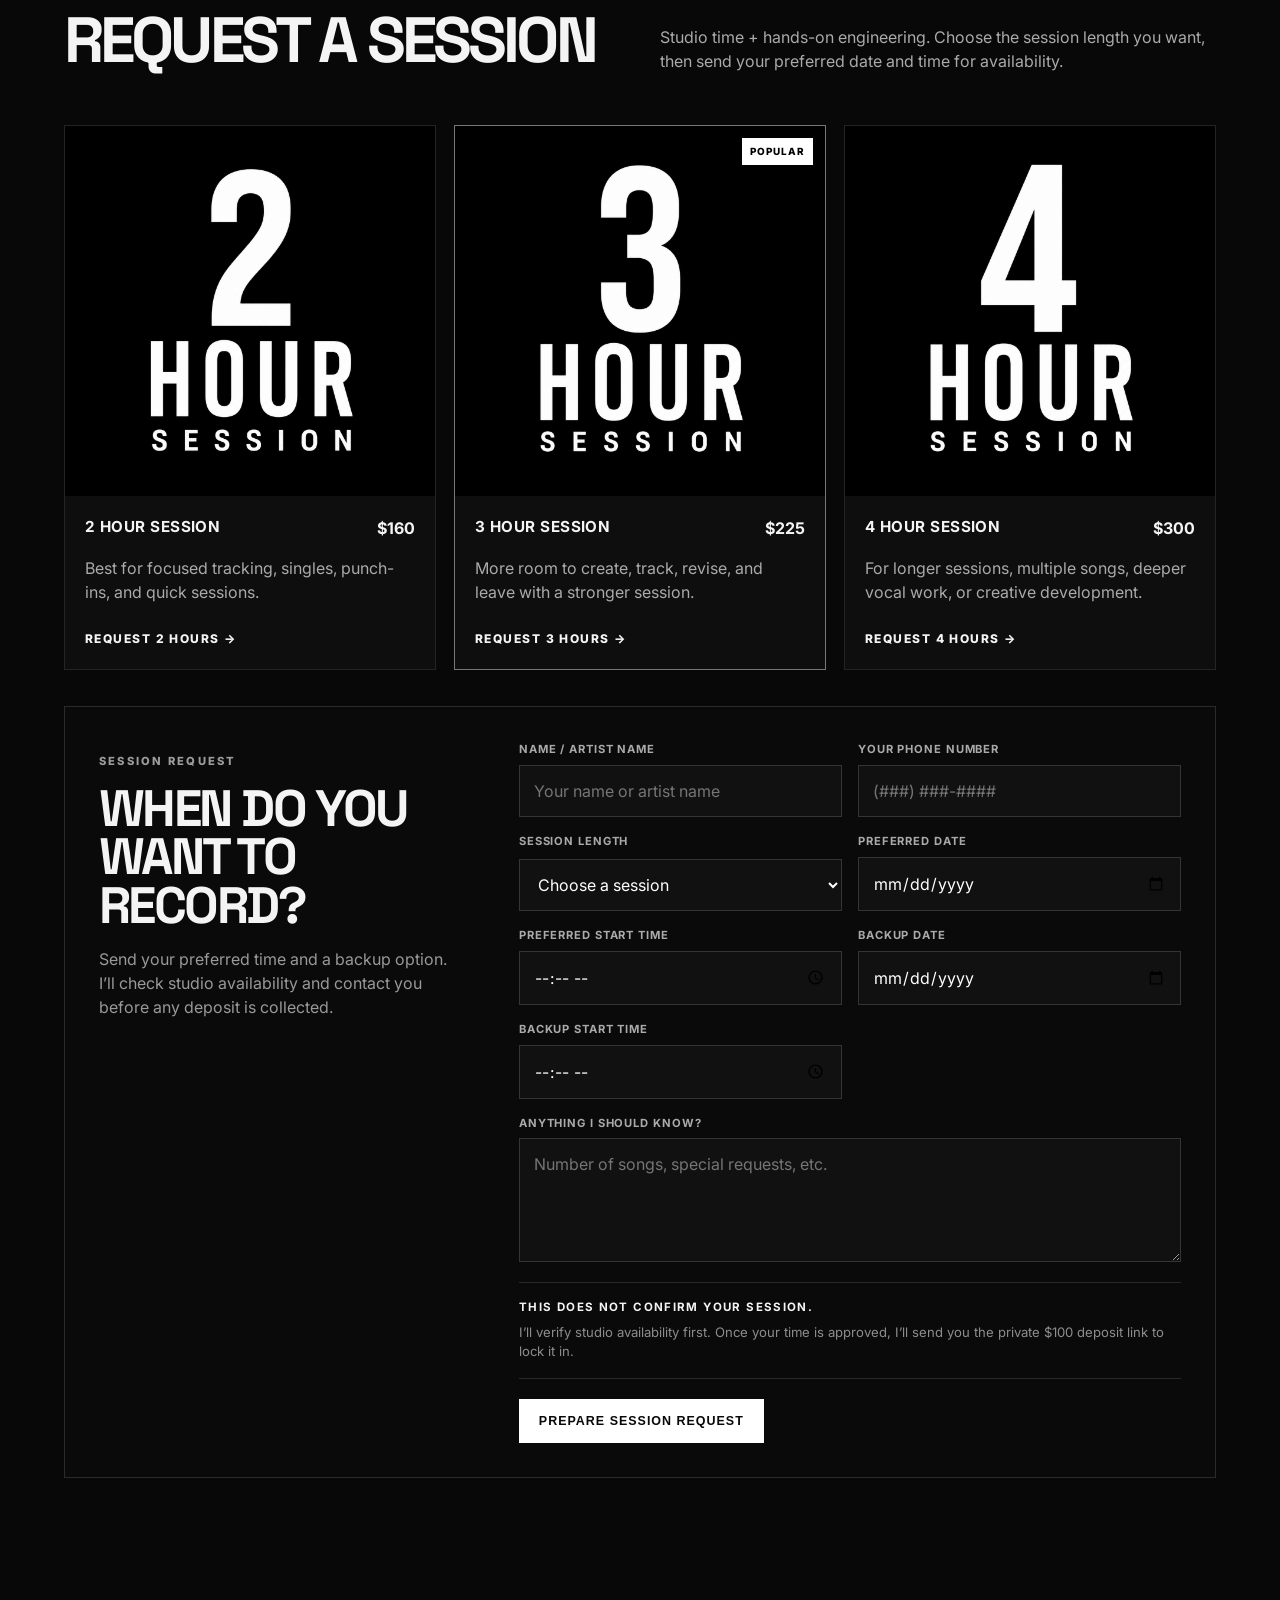
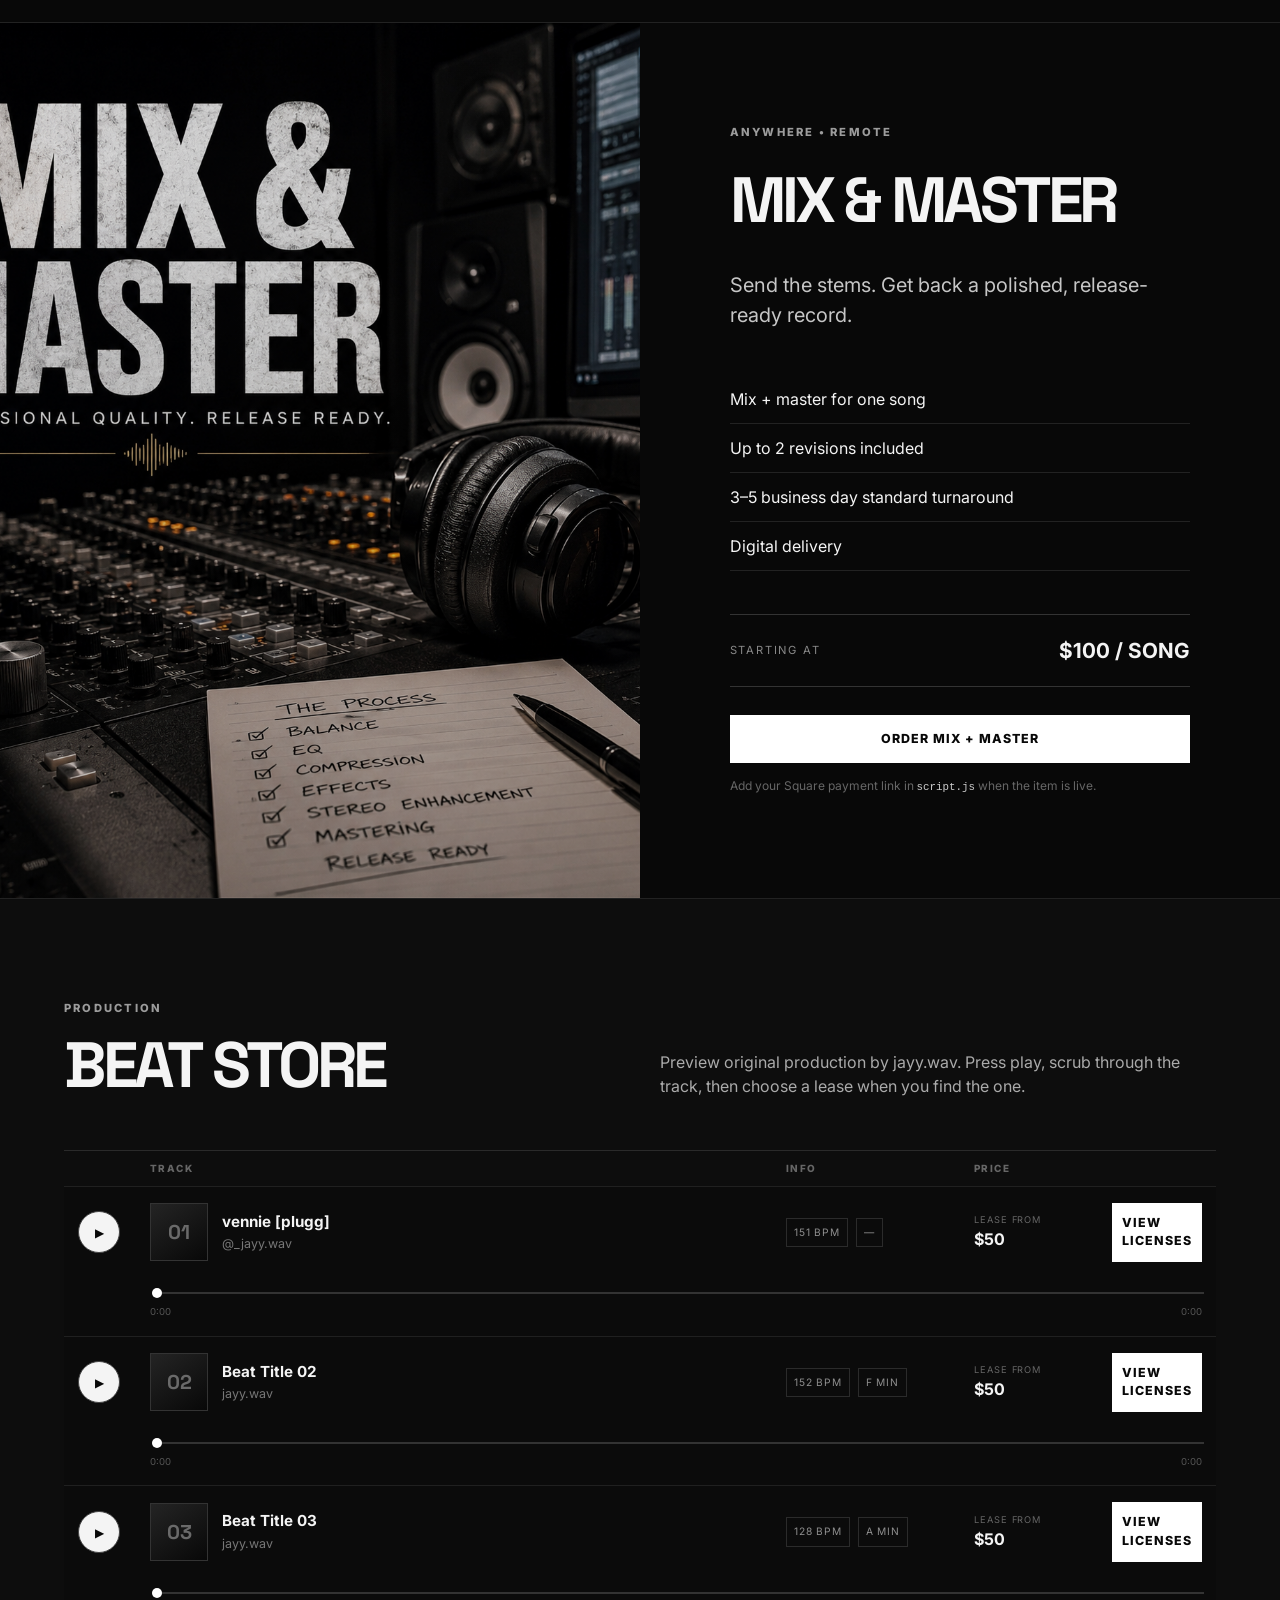
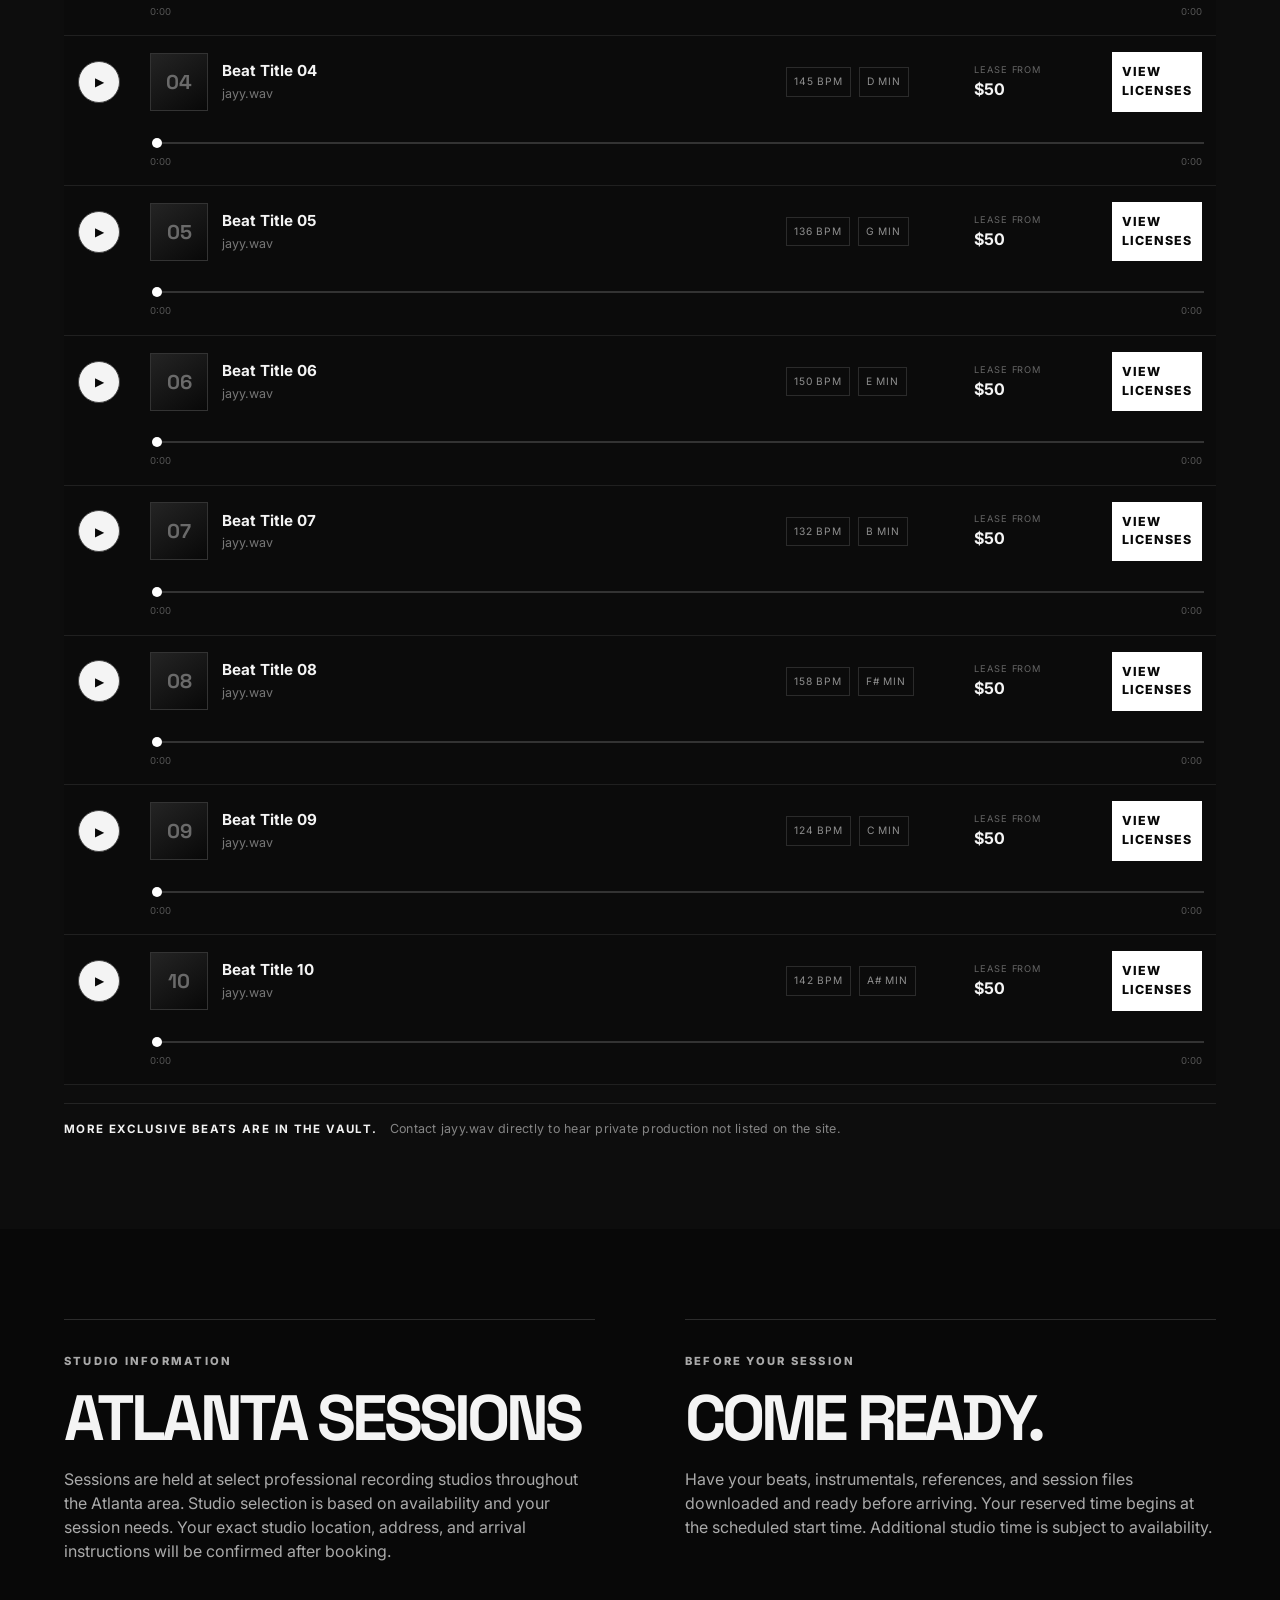
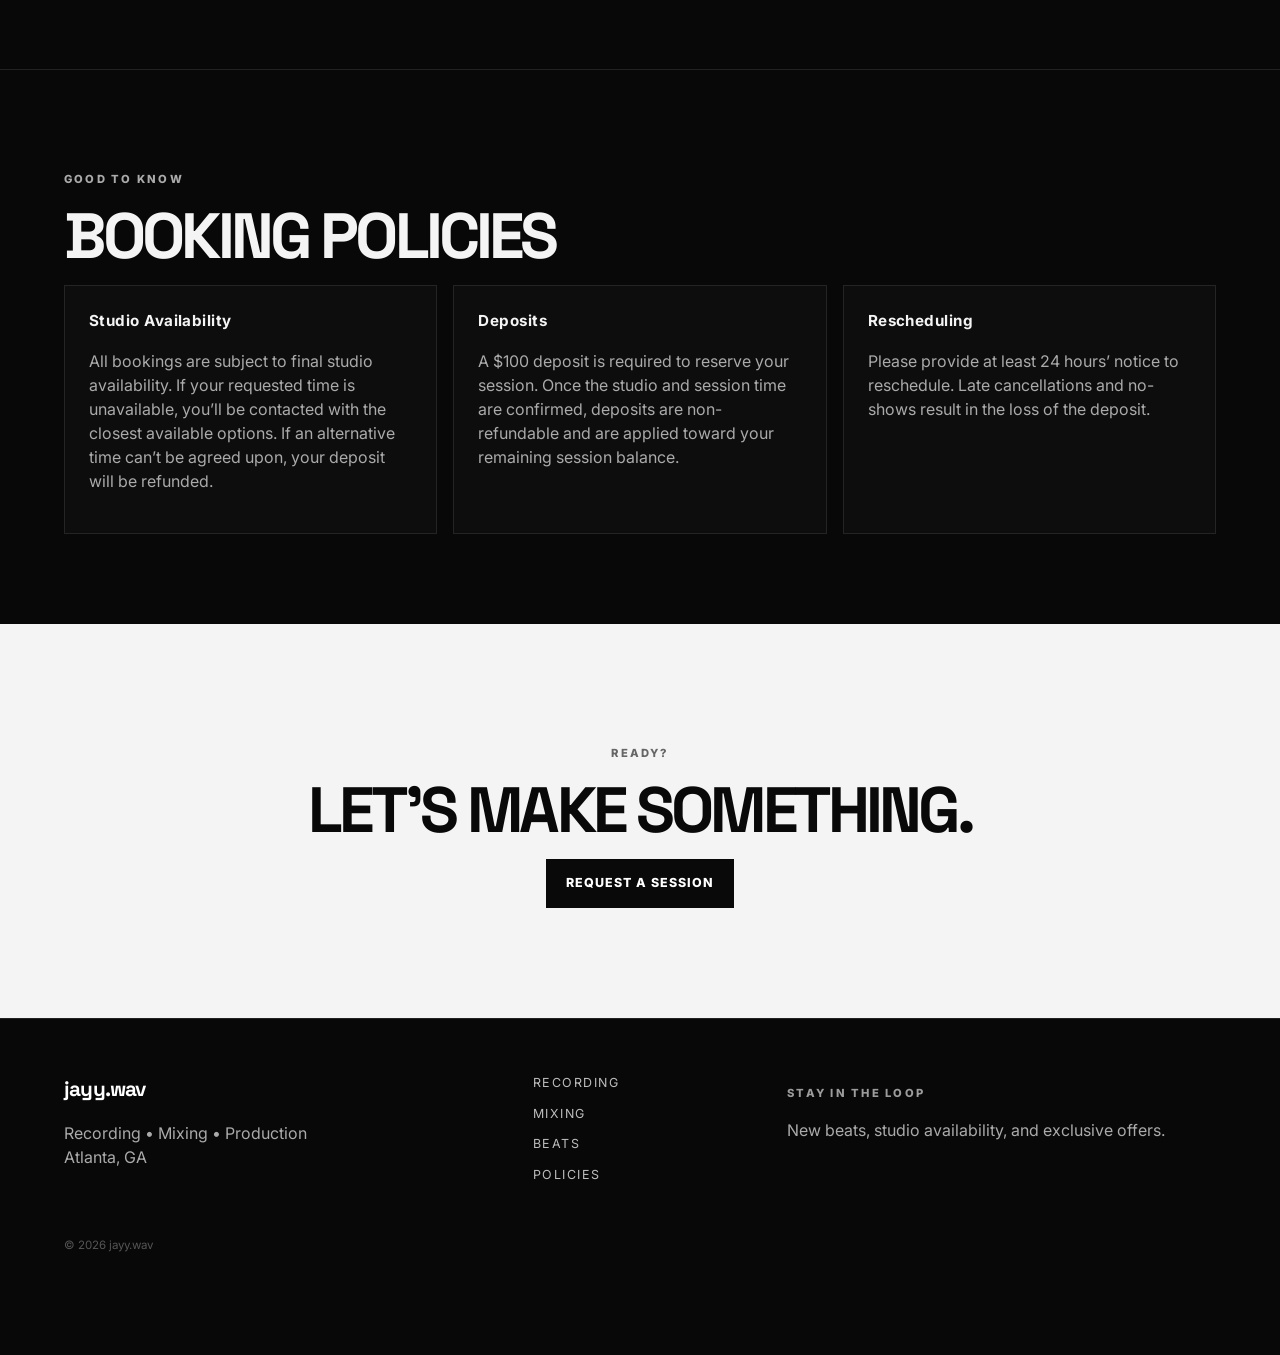
==== commit d1104abb: "Add files via upload" ====
--- a/index.html
+++ b/index.html
@@ -5,18 +5,6 @@
   <meta name="viewport" content="width=device-width,initial-scale=1" />
   <meta name="description" content="jayy.wav — Atlanta recording engineer, mixing & mastering, and beat leases." />
   <title>jayy.wav — Recording • Mixing • Beats</title>
-  <meta property="og:title" content="Book a Session | jayy.wav">
-<meta property="og:description" content="Atlanta, GA • Recording / Mixing / Beats">
-<meta property="og:image" content="https://jayywav.github.io/jayywav/assets/social-preview.png">
-<meta property="og:image:width" content="1200">
-<meta property="og:image:height" content="630">
-<meta property="og:url" content="https://jayywav.github.io/jayywav/">
-<meta property="og:type" content="website">
-
-<meta name="twitter:card" content="summary_large_image">
-<meta name="twitter:title" content="Book a Session | jayy.wav">
-<meta name="twitter:description" content="Atlanta, GA • Recording / Mixing / Beats">
-<meta name="twitter:image" content="https://jayywav.github.io/jayywav/assets/social-preview.png">
   <link rel="preconnect" href="https://fonts.googleapis.com">
   <link rel="preconnect" href="https://fonts.gstatic.com" crossorigin>
   <link href="https://fonts.googleapis.com/css2?family=Inter:wght@400;500;600;700;800&family=Space+Grotesk:wght@500;600;700&display=swap" rel="stylesheet">
@@ -93,6 +81,45 @@
       </div>
 
 
+
+      <div class="section-head">
+        <div>
+          <p class="eyebrow">RECORDING</p>
+          <h2>REQUEST A SESSION</h2>
+        </div>
+        <p class="section-intro">Studio time + hands-on engineering. Choose the session length you want, then send your preferred date and time for availability.</p>
+      </div>
+
+      <div class="cards session-grid">
+        <article class="card">
+          <img src="assets/session-2hr.png" alt="2 Hour Session" />
+          <div class="card-body">
+            <div class="card-topline"><h3>2 HOUR SESSION</h3><strong>$160</strong></div>
+            <p>Best for focused tracking, singles, punch-ins, and quick sessions.</p>
+            <a class="text-link package-request" href="#request" data-package="2 Hours — $160">REQUEST 2 HOURS →</a>
+          </div>
+        </article>
+
+        <article class="card featured">
+          <div class="badge">POPULAR</div>
+          <img src="assets/session-3hr.png" alt="3 Hour Session" />
+          <div class="card-body">
+            <div class="card-topline"><h3>3 HOUR SESSION</h3><strong>$225</strong></div>
+            <p>More room to create, track, revise, and leave with a stronger session.</p>
+            <a class="text-link package-request" href="#request" data-package="3 Hours — $225">REQUEST 3 HOURS →</a>
+          </div>
+        </article>
+
+        <article class="card">
+          <img src="assets/session-4hr.png" alt="4 Hour Session" />
+          <div class="card-body">
+            <div class="card-topline"><h3>4 HOUR SESSION</h3><strong>$300</strong></div>
+            <p>For longer sessions, multiple songs, deeper vocal work, or creative development.</p>
+            <a class="text-link package-request" href="#request" data-package="4 Hours — $300">REQUEST 4 HOURS →</a>
+          </div>
+        </article>
+      </div>
+
       <section class="request-panel" id="request">
         <div class="request-copy">
           <p class="eyebrow">SESSION REQUEST</p>
@@ -153,50 +180,26 @@
             <span>I’ll verify studio availability first. Once your time is approved, I’ll send you the private $100 deposit link to lock it in.</span>
           </div>
 
-          <div class="request-actions">
-            <button class="btn" type="submit">TEXT SESSION REQUEST</button>
-            <a class="btn btn-ghost" href="https://www.instagram.com/_jayy.wav/" target="_blank" rel="noopener">DM ON INSTAGRAM</a>
+          <div class="request-actions request-actions-primary">
+            <button class="btn" type="submit">PREPARE SESSION REQUEST</button>
+          </div>
+
+          <div class="request-ready" id="requestReady" hidden>
+            <p class="eyebrow">YOUR REQUEST IS READY</p>
+            <pre id="requestPreview">Your request will appear here.</pre>
+
+            <div class="request-send-actions">
+              <button class="btn" type="button" id="shareRequestBtn">SEND REQUEST</button>
+              <button class="btn btn-ghost" type="button" id="copyRequestBtn">COPY REQUEST</button>
+              <a class="btn btn-ghost" href="sms:6785515333" id="textJayyBtn">TEXT JAYY.WAV</a>
+              <a class="btn btn-ghost" href="https://www.instagram.com/_jayy.wav/" target="_blank" rel="noopener">DM ON INSTAGRAM</a>
+            </div>
+
+            <p class="request-status" id="requestStatus"></p>
+            <p class="request-help">Best option on iPhone: tap <strong>SEND REQUEST</strong> and choose Messages. If your phone does not carry the message into Messages, tap <strong>COPY REQUEST</strong>, then Text or DM and paste it.</p>
           </div>
         </form>
       </section>
-
-      <div class="section-head">
-        <div>
-          <p class="eyebrow">RECORDING</p>
-          <h2>REQUEST A SESSION</h2>
-        </div>
-        <p class="section-intro">Studio time + hands-on engineering. Choose the session length you want, then send your preferred date and time for availability.</p>
-      </div>
-
-      <div class="cards session-grid">
-        <article class="card">
-          <img src="assets/session-2hr.png" alt="2 Hour Session" />
-          <div class="card-body">
-            <div class="card-topline"><h3>2 HOUR SESSION</h3><strong>$160</strong></div>
-            <p>Best for focused tracking, singles, punch-ins, and quick sessions.</p>
-            <a class="text-link package-request" href="#request" data-package="2 Hours — $160">REQUEST 2 HOURS →</a>
-          </div>
-        </article>
-
-        <article class="card featured">
-          <div class="badge">POPULAR</div>
-          <img src="assets/session-3hr.png" alt="3 Hour Session" />
-          <div class="card-body">
-            <div class="card-topline"><h3>3 HOUR SESSION</h3><strong>$225</strong></div>
-            <p>More room to create, track, revise, and leave with a stronger session.</p>
-            <a class="text-link package-request" href="#request" data-package="3 Hours — $225">REQUEST 3 HOURS →</a>
-          </div>
-        </article>
-
-        <article class="card">
-          <img src="assets/session-4hr.png" alt="4 Hour Session" />
-          <div class="card-body">
-            <div class="card-topline"><h3>4 HOUR SESSION</h3><strong>$300</strong></div>
-            <p>For longer sessions, multiple songs, deeper vocal work, or creative development.</p>
-            <a class="text-link package-request" href="#request" data-package="4 Hours — $300">REQUEST 4 HOURS →</a>
-          </div>
-        </article>
-      </div>
 
     </section>
 
--- a/style.css
+++ b/style.css
@@ -276,3 +276,43 @@
 .dm-template{border-top:1px solid #292929;padding-top:18px}
 .dm-template span{font-size:.65rem;font-weight:800;letter-spacing:.12em;color:#777}
 .dm-template p{color:#ddd;margin:8px 0 0;font-size:.88rem}
+
+
+/* --- Reliable session-request send flow --- */
+.request-ready{
+  margin-top:22px;
+  padding-top:20px;
+  border-top:1px solid #2a2a2a;
+}
+.request-ready[hidden]{display:none}
+.request-ready pre{
+  margin:10px 0 16px;
+  white-space:pre-wrap;
+  background:#090909;
+  border:1px solid #292929;
+  padding:16px;
+  color:#ddd;
+  font:inherit;
+  font-size:.86rem;
+  line-height:1.55;
+}
+.request-send-actions{
+  display:grid;
+  grid-template-columns:repeat(2,minmax(0,1fr));
+  gap:10px;
+}
+.request-send-actions .btn{width:100%}
+.request-status{
+  min-height:1.2em;
+  margin:12px 0 0;
+  color:#cfcfcf;
+  font-size:.78rem;
+}
+.request-help{
+  margin:8px 0 0;
+  color:#777;
+  font-size:.75rem;
+}
+@media(max-width:700px){
+  .request-send-actions{grid-template-columns:1fr}
+}
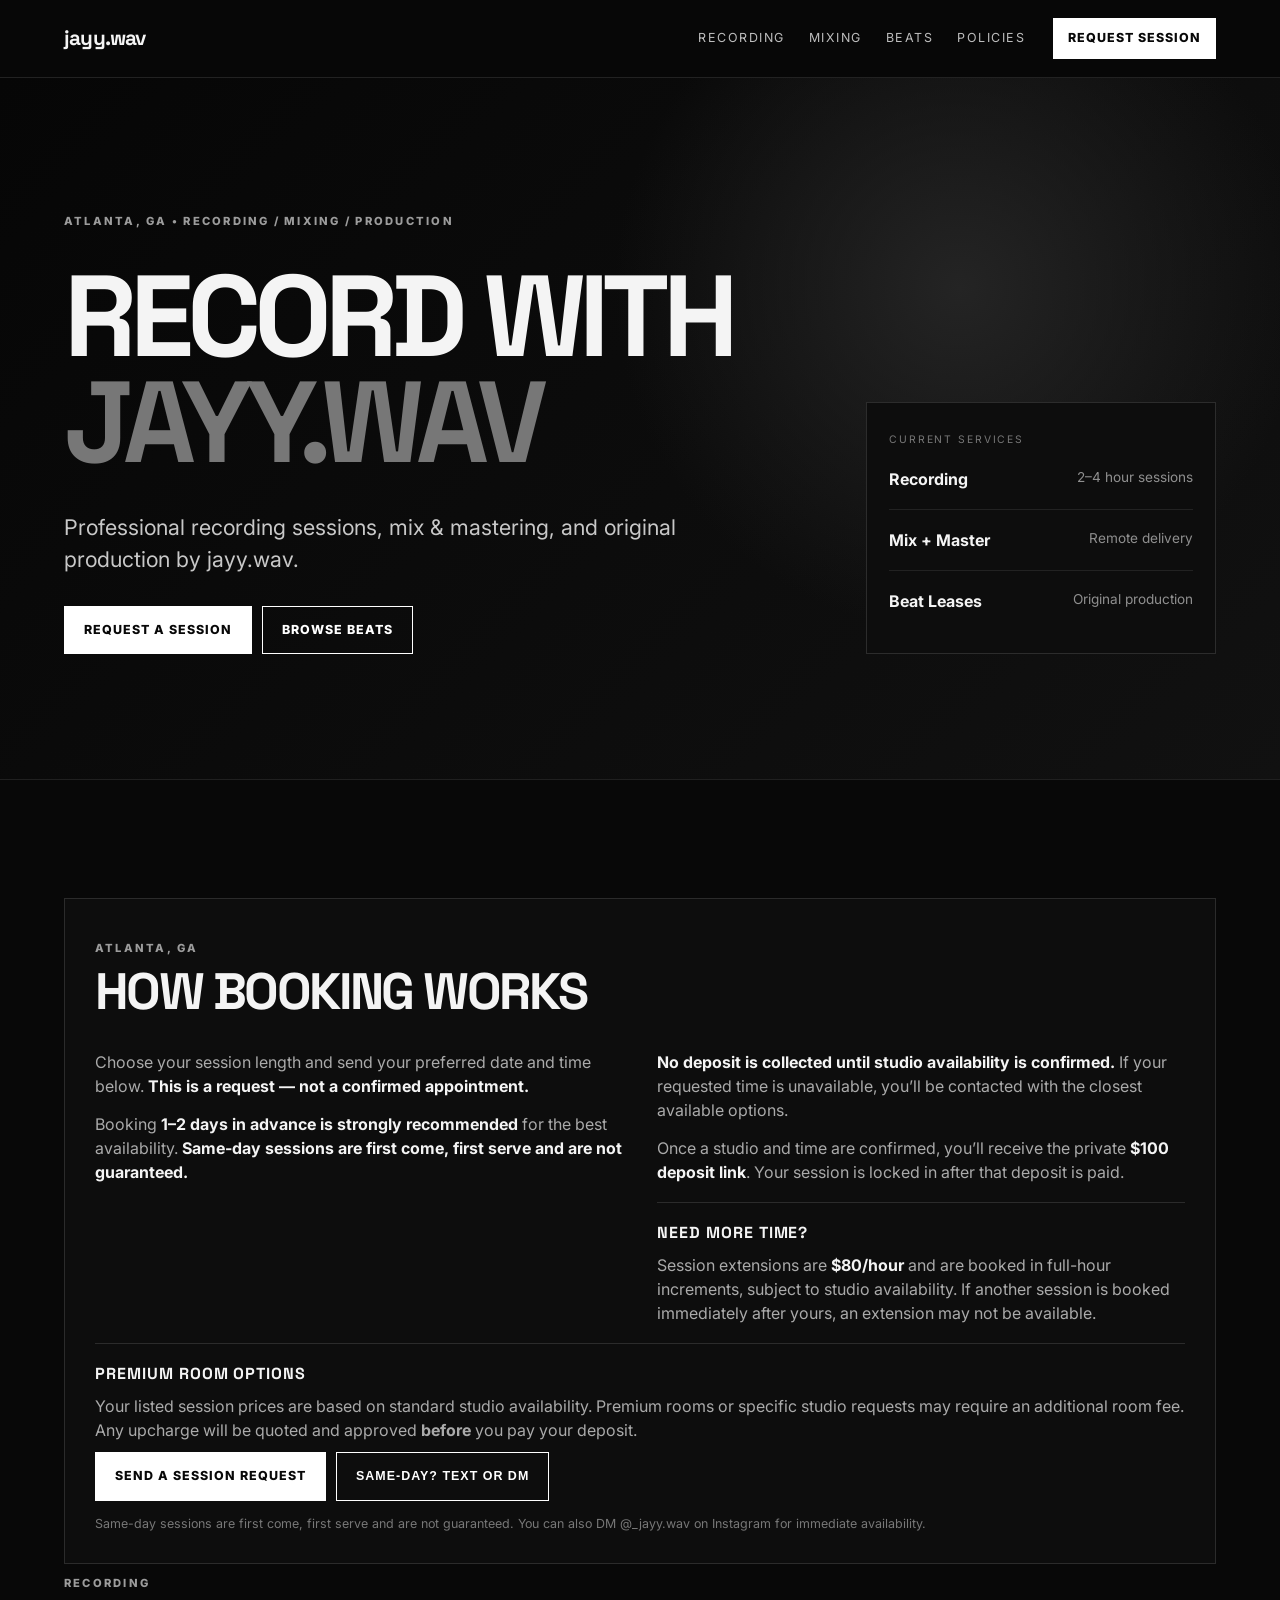
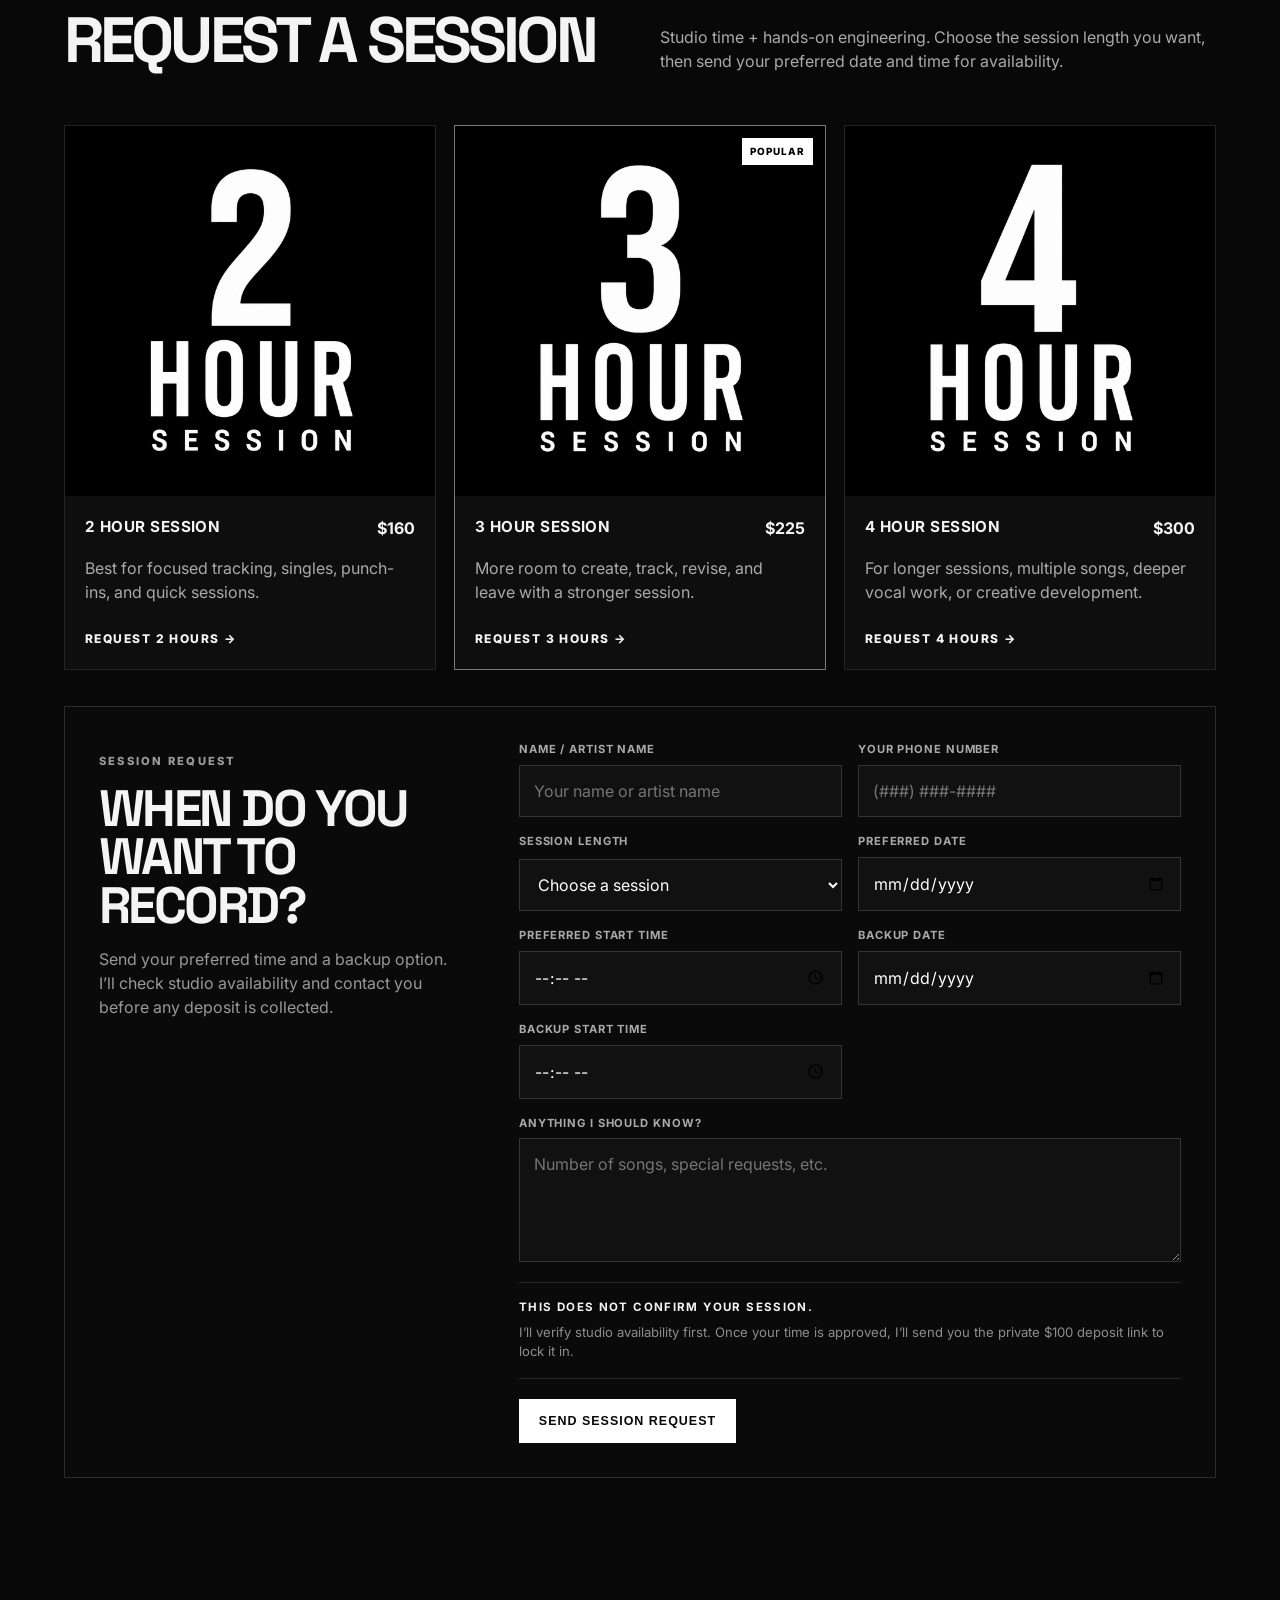
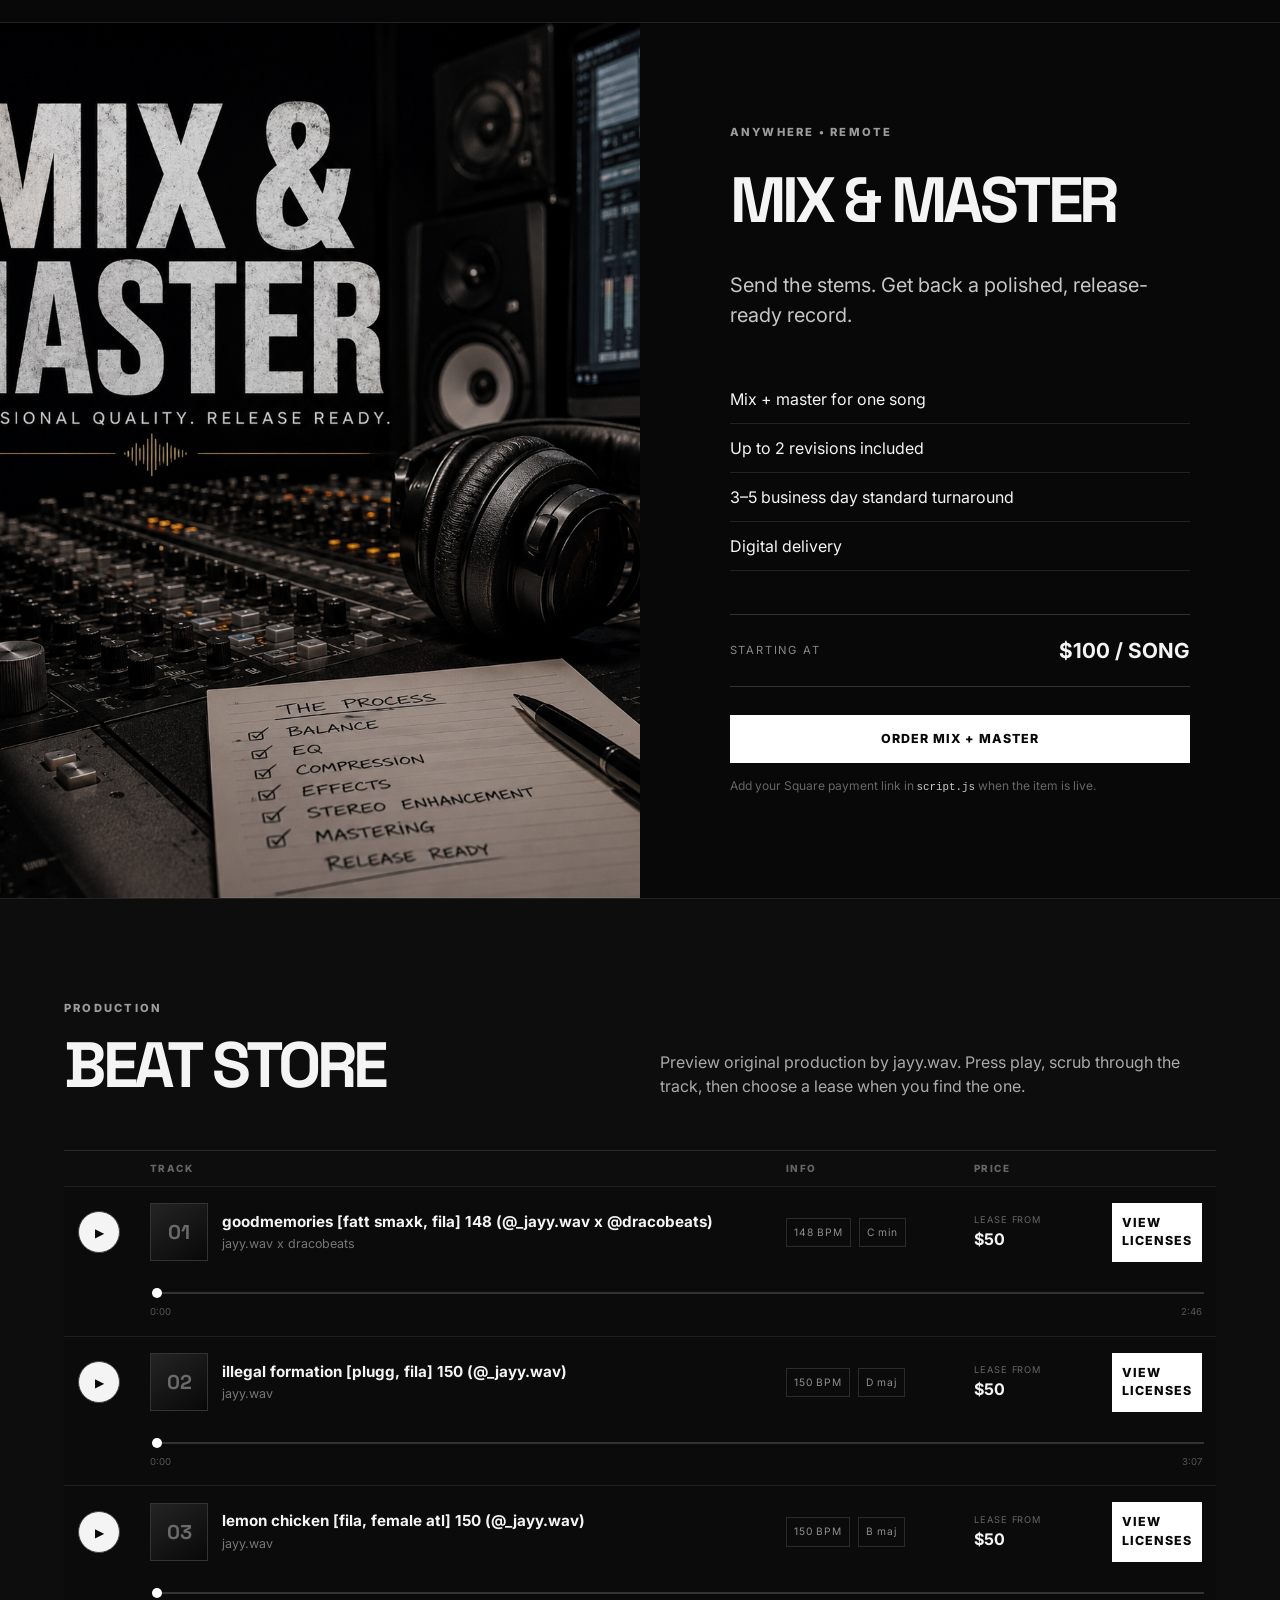
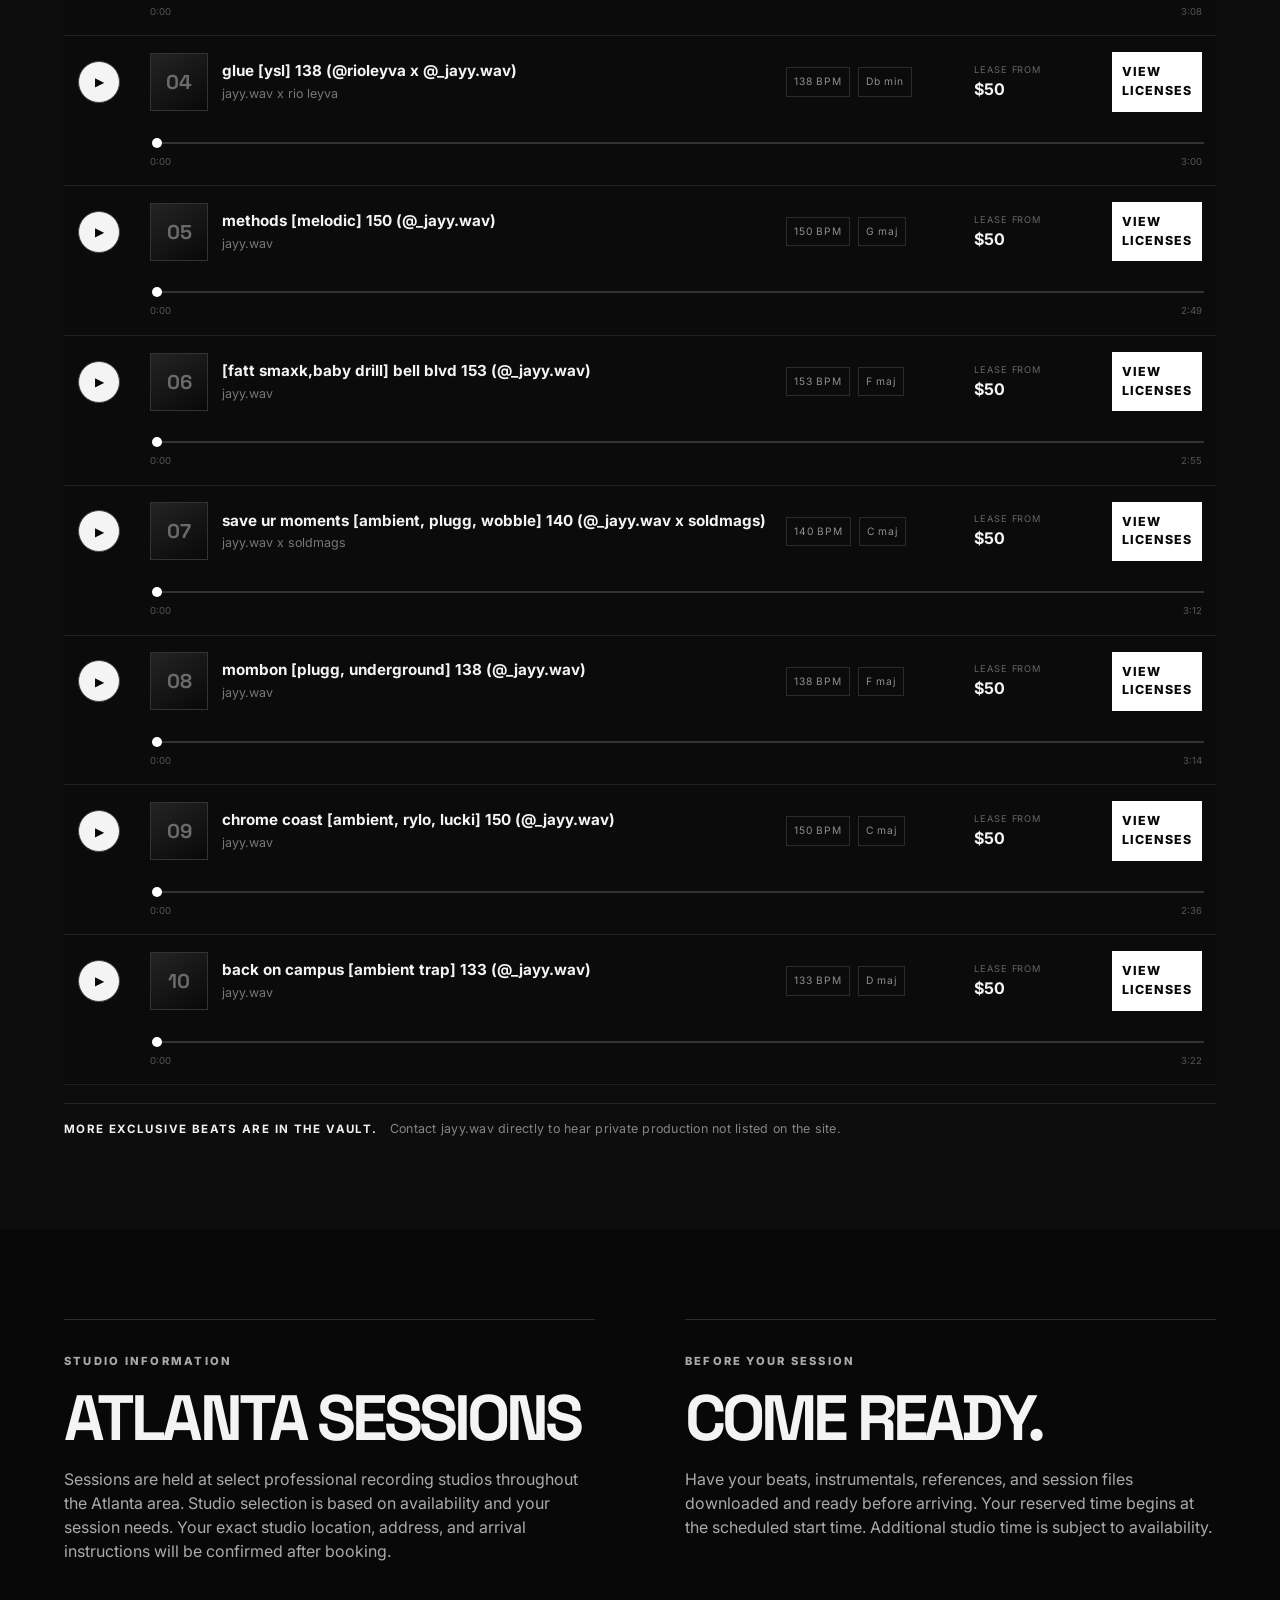
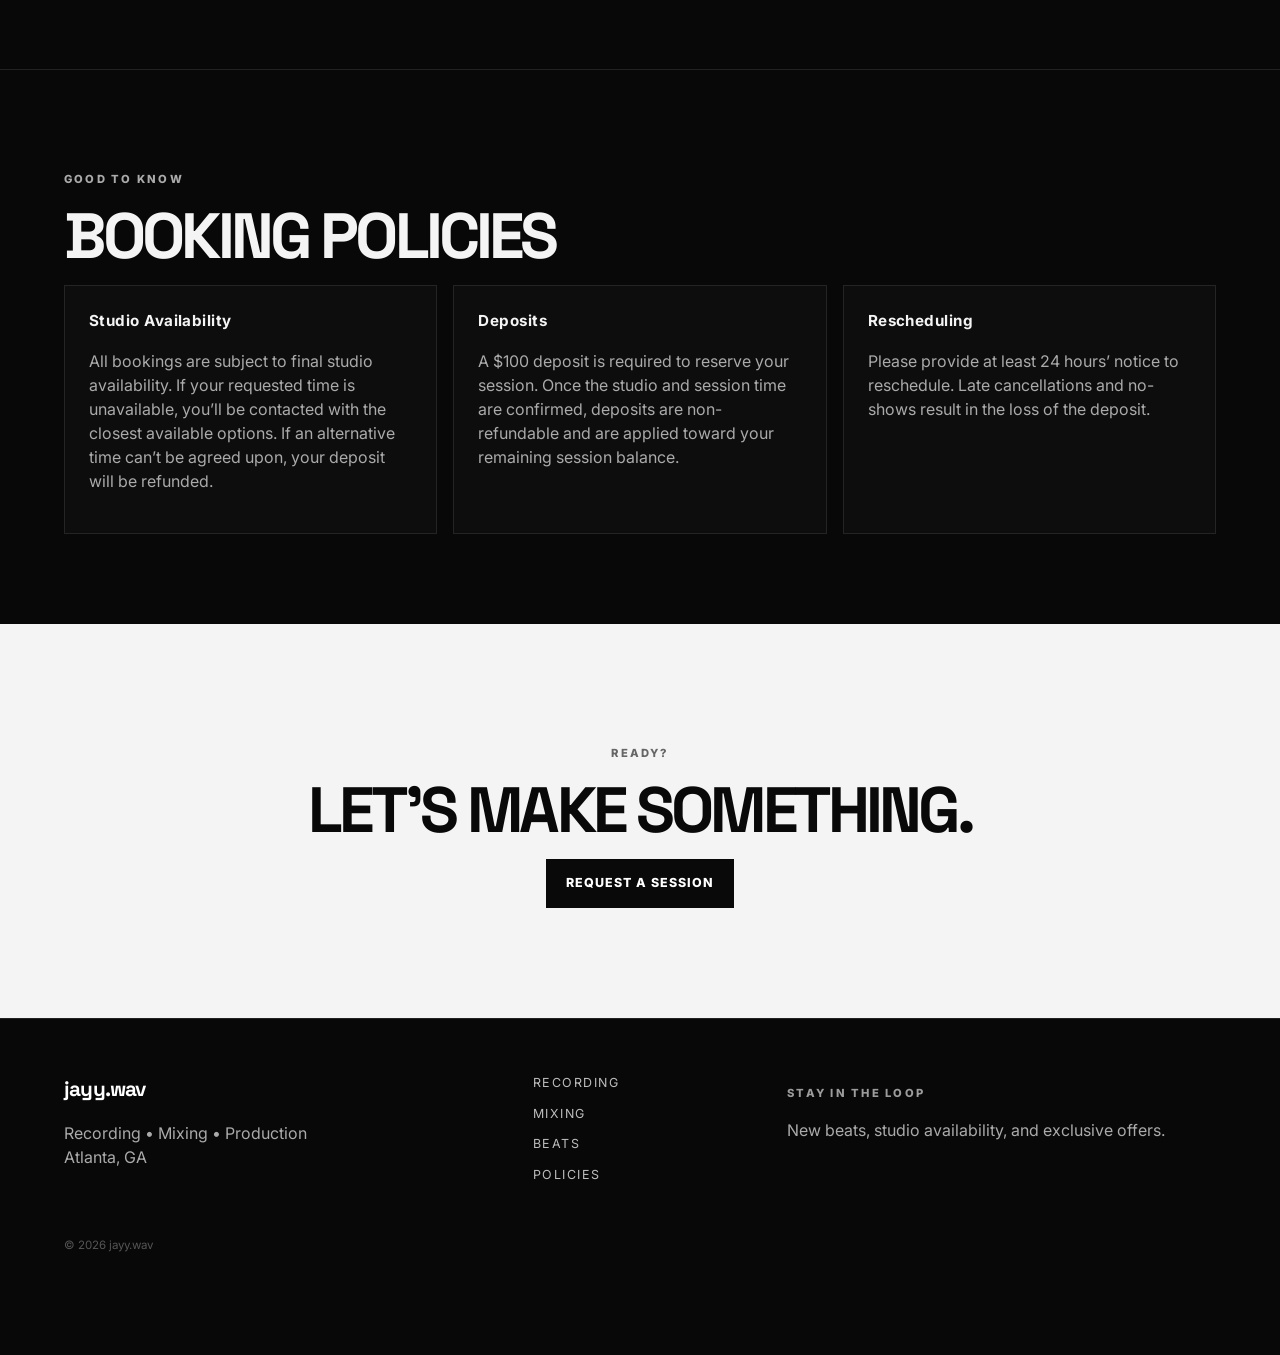
==== commit 85b9c1f7: "Change button text from 'PREPARE' to 'SEND'" ====
--- a/index.html
+++ b/index.html
@@ -181,7 +181,7 @@
           </div>
 
           <div class="request-actions request-actions-primary">
-            <button class="btn" type="submit">PREPARE SESSION REQUEST</button>
+            <button class="btn" type="submit">SEND SESSION REQUEST</button>
           </div>
 
           <div class="request-ready" id="requestReady" hidden>
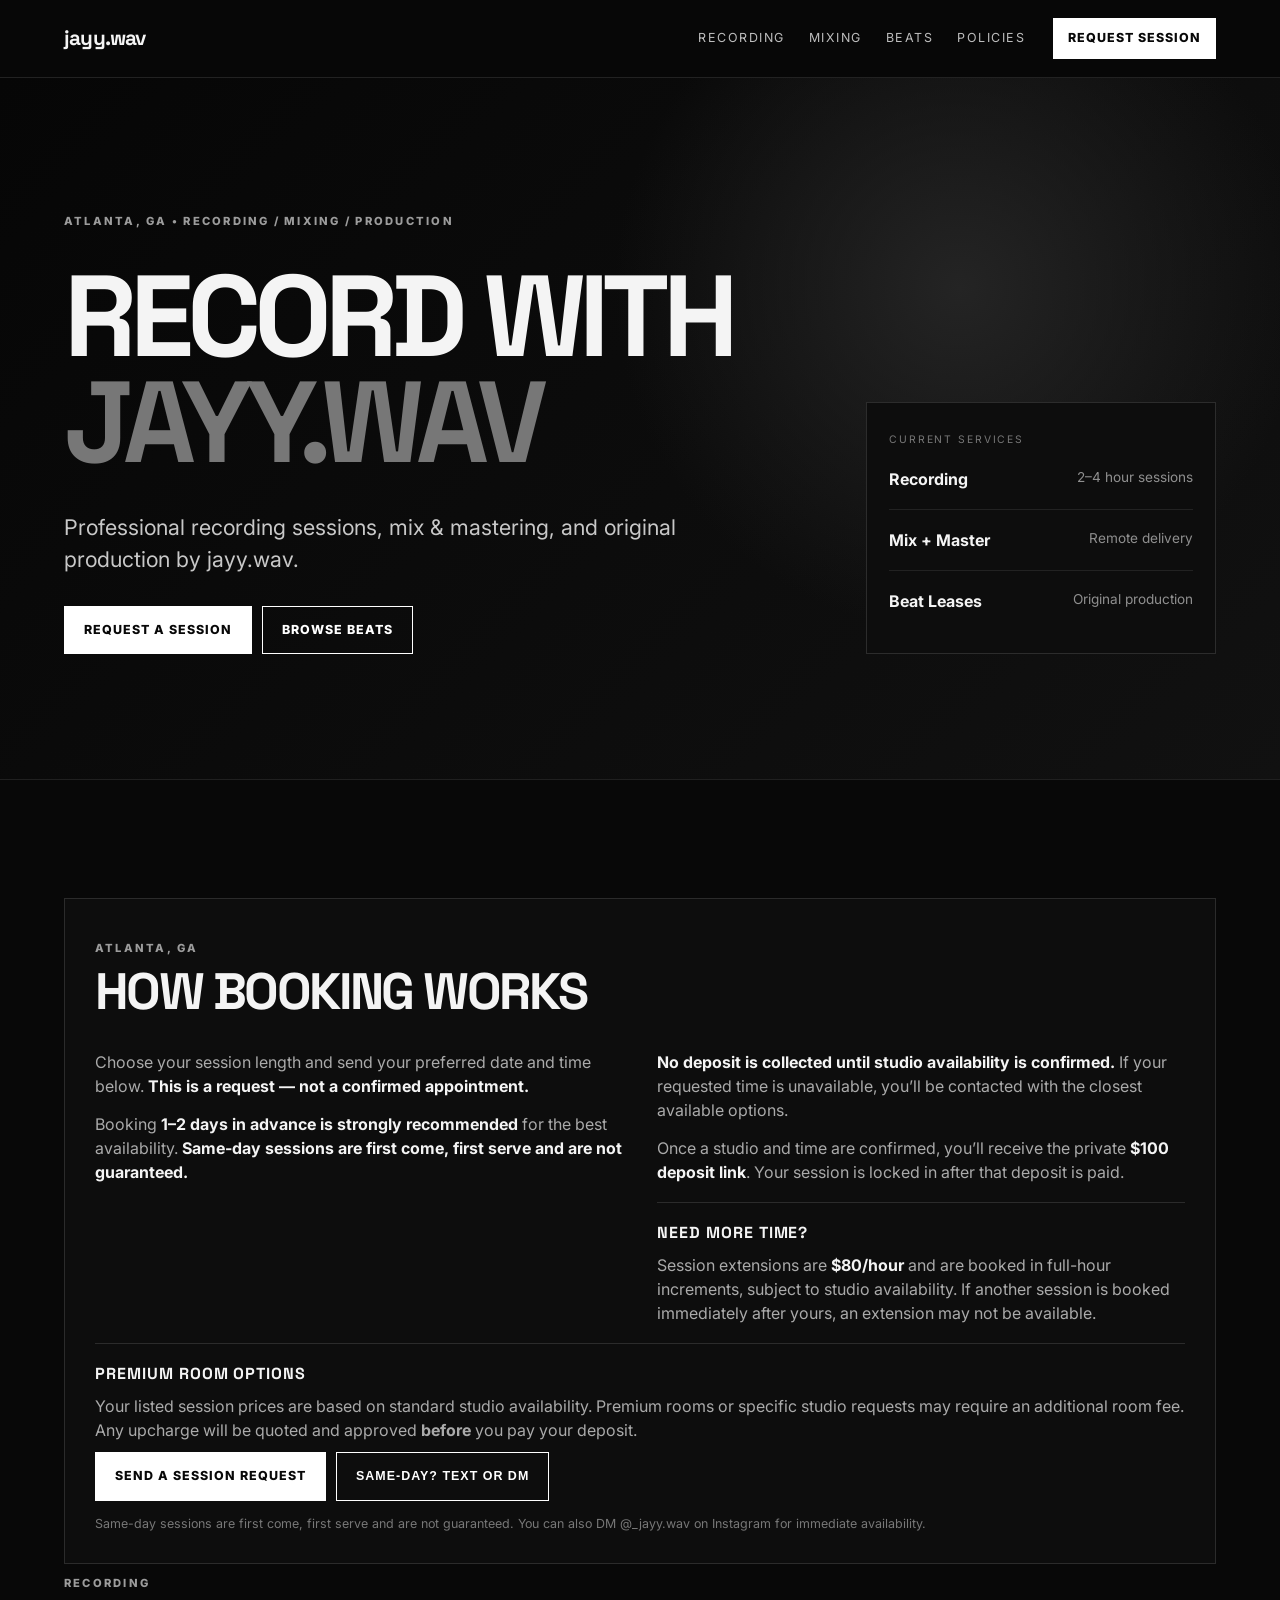
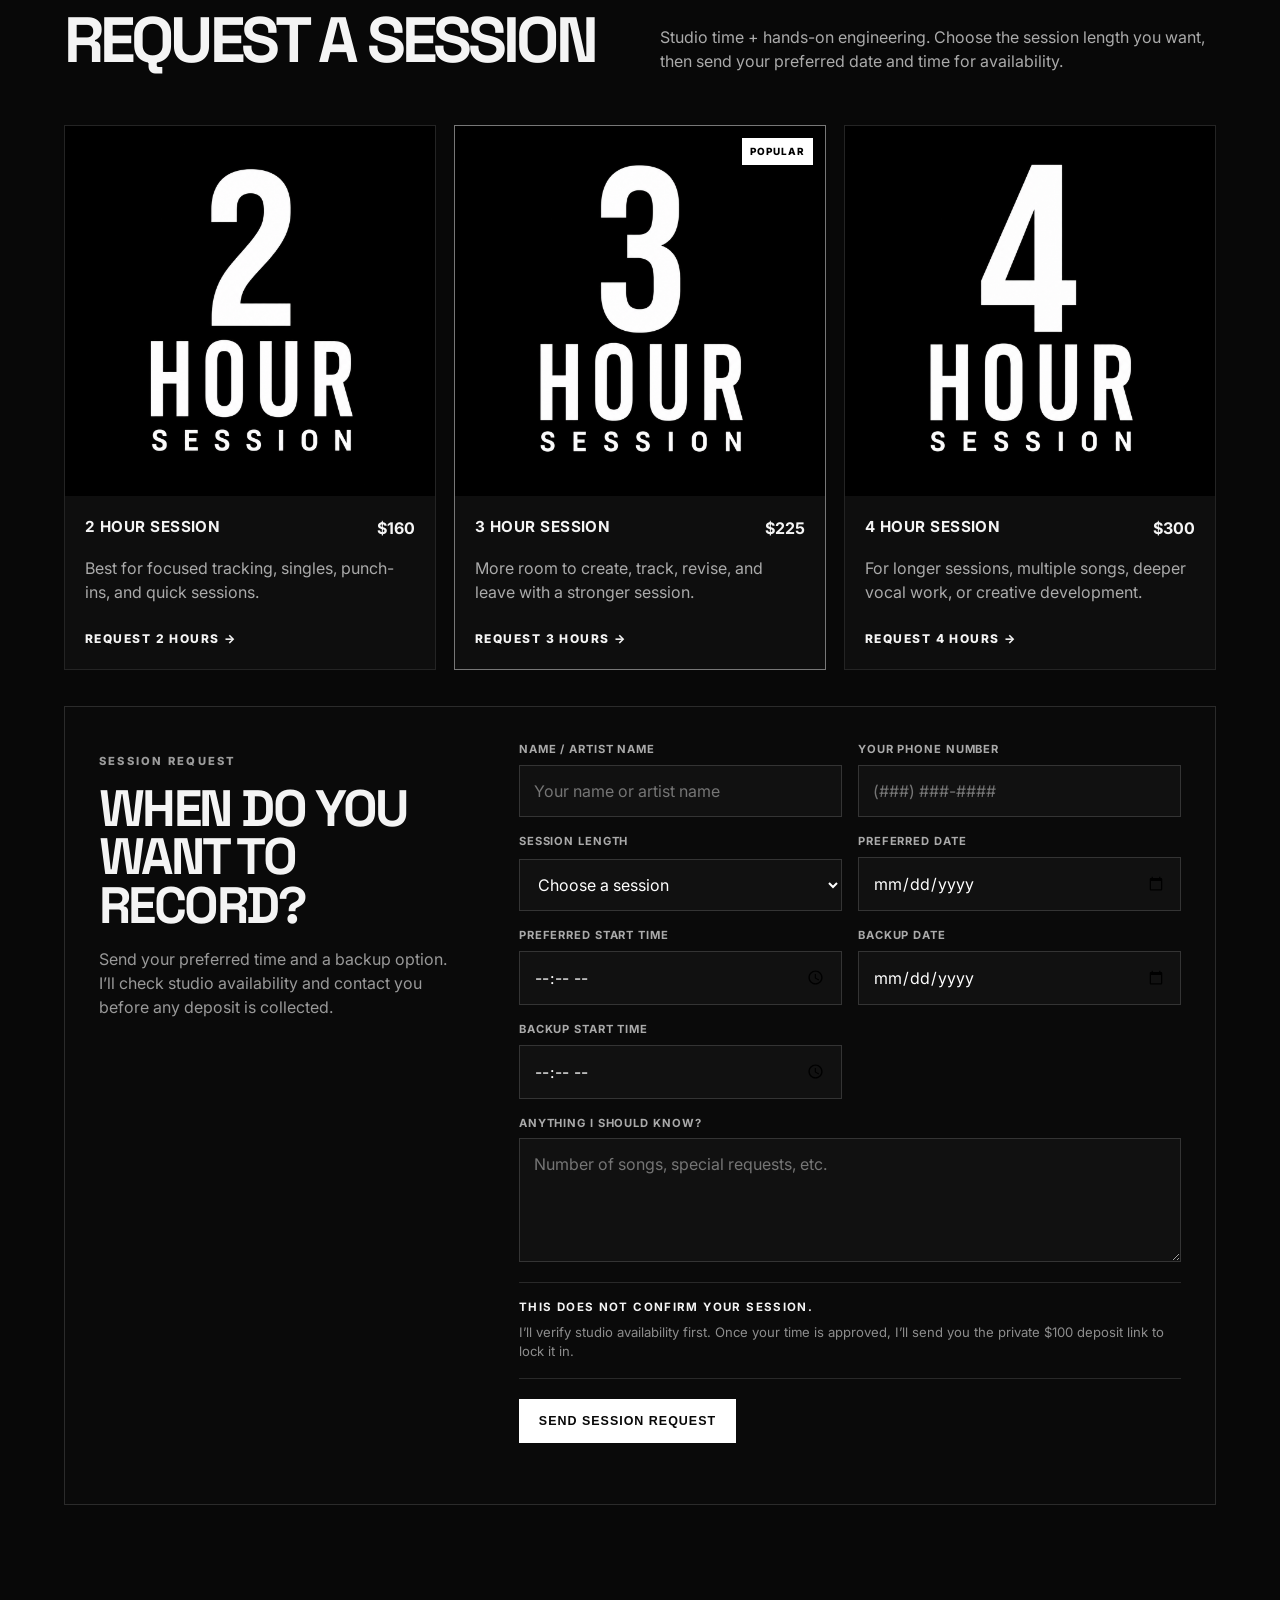
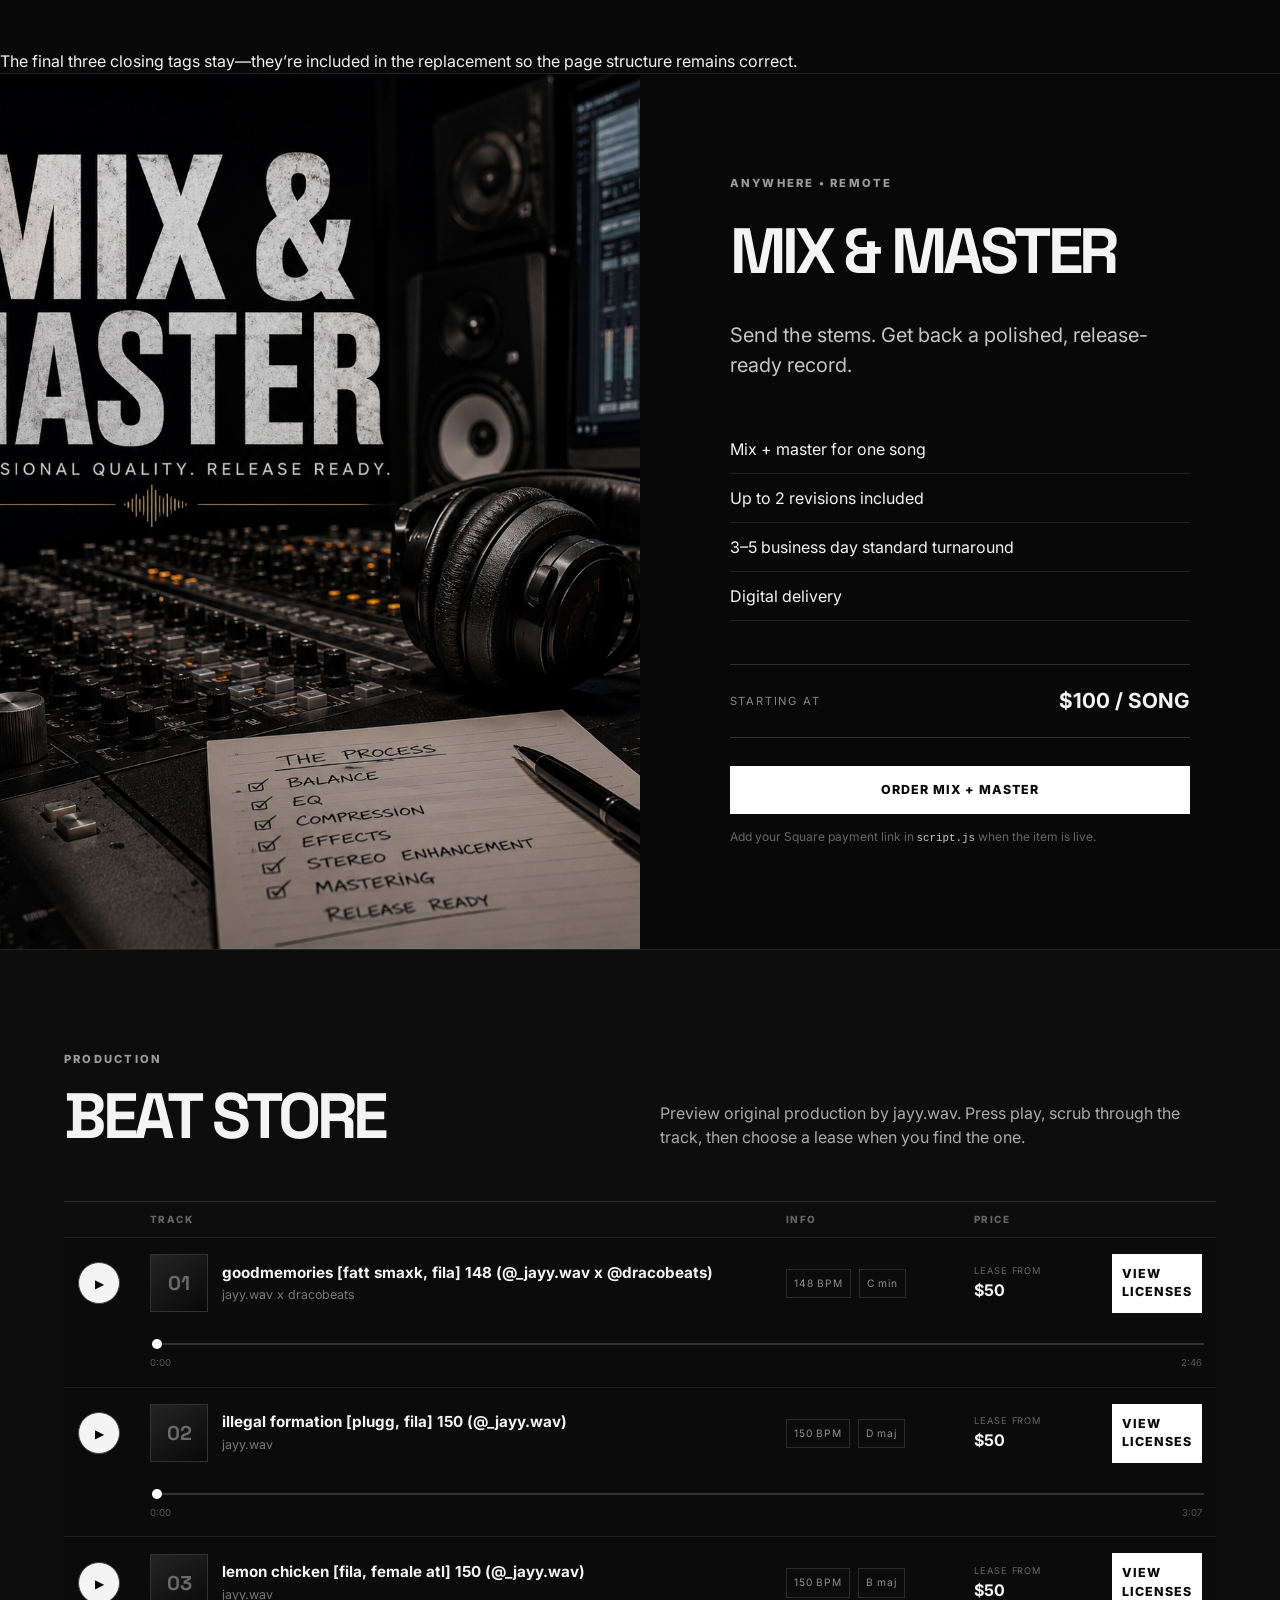
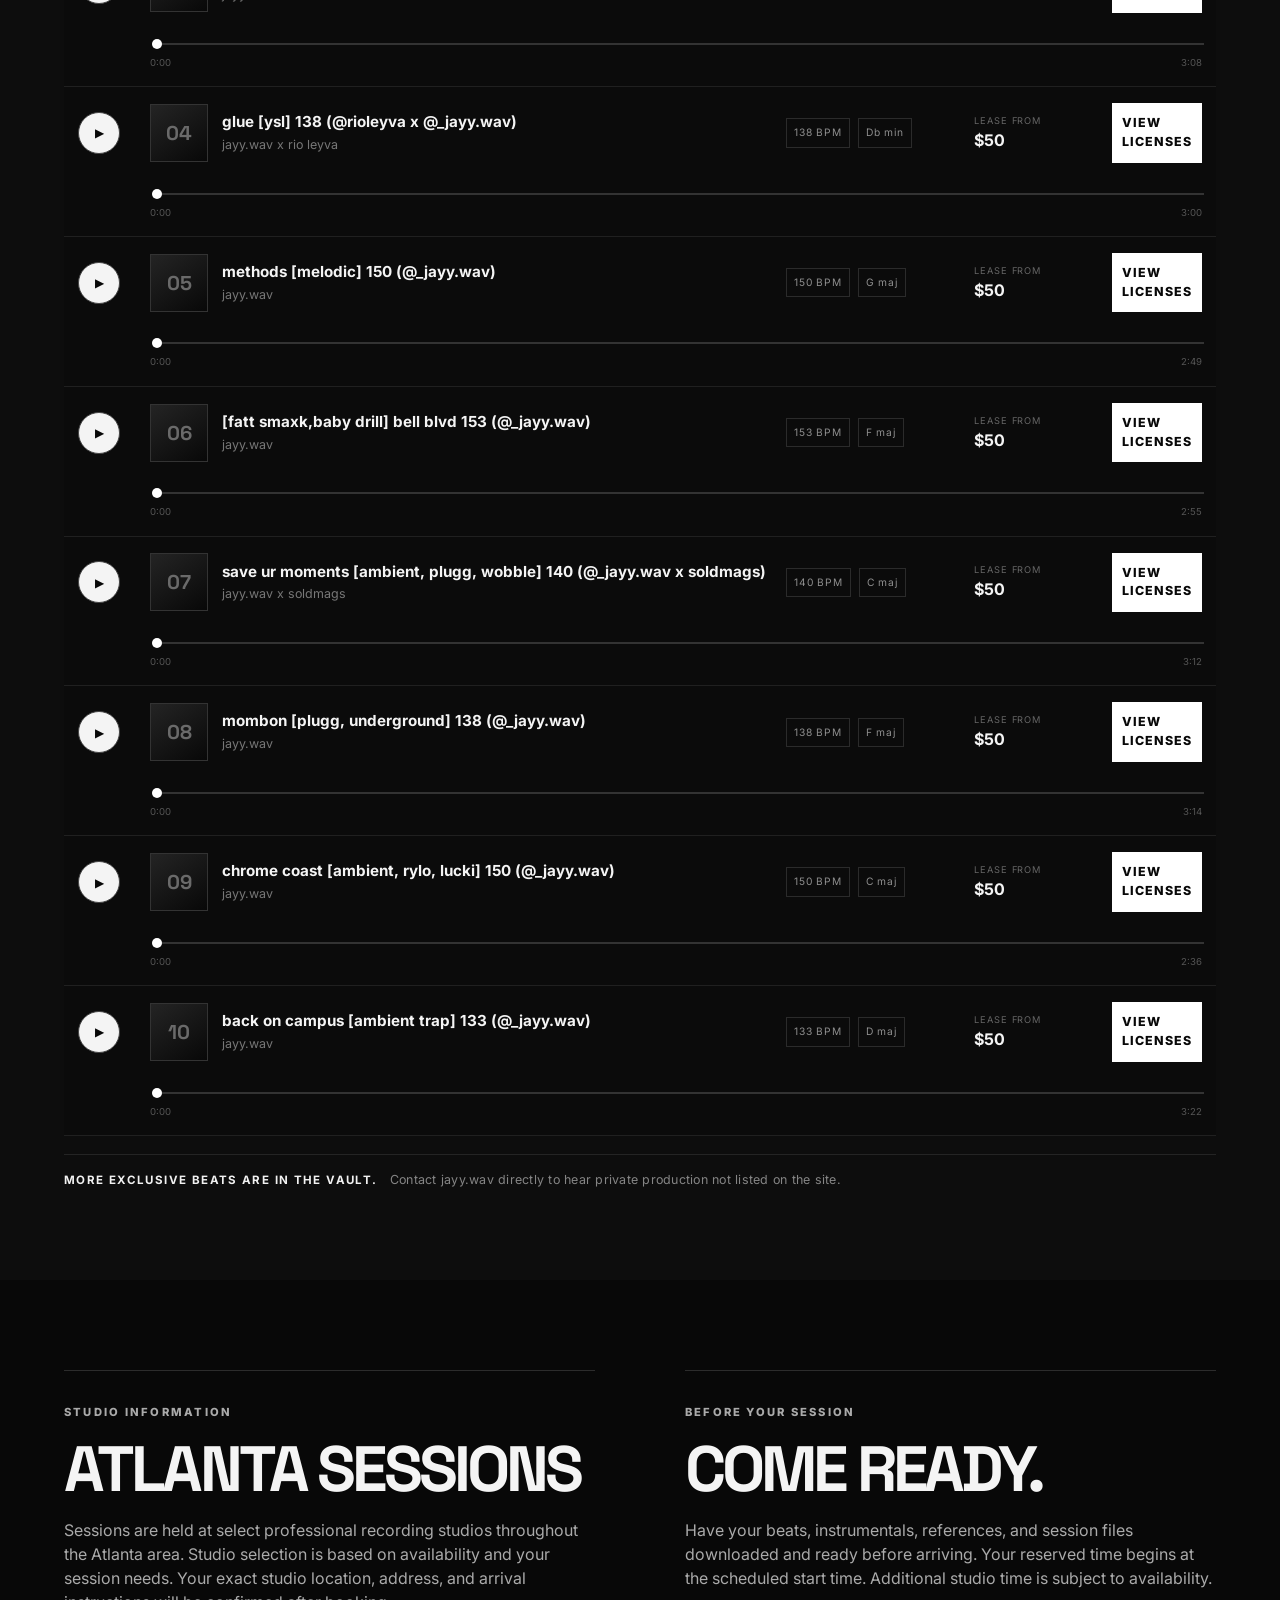
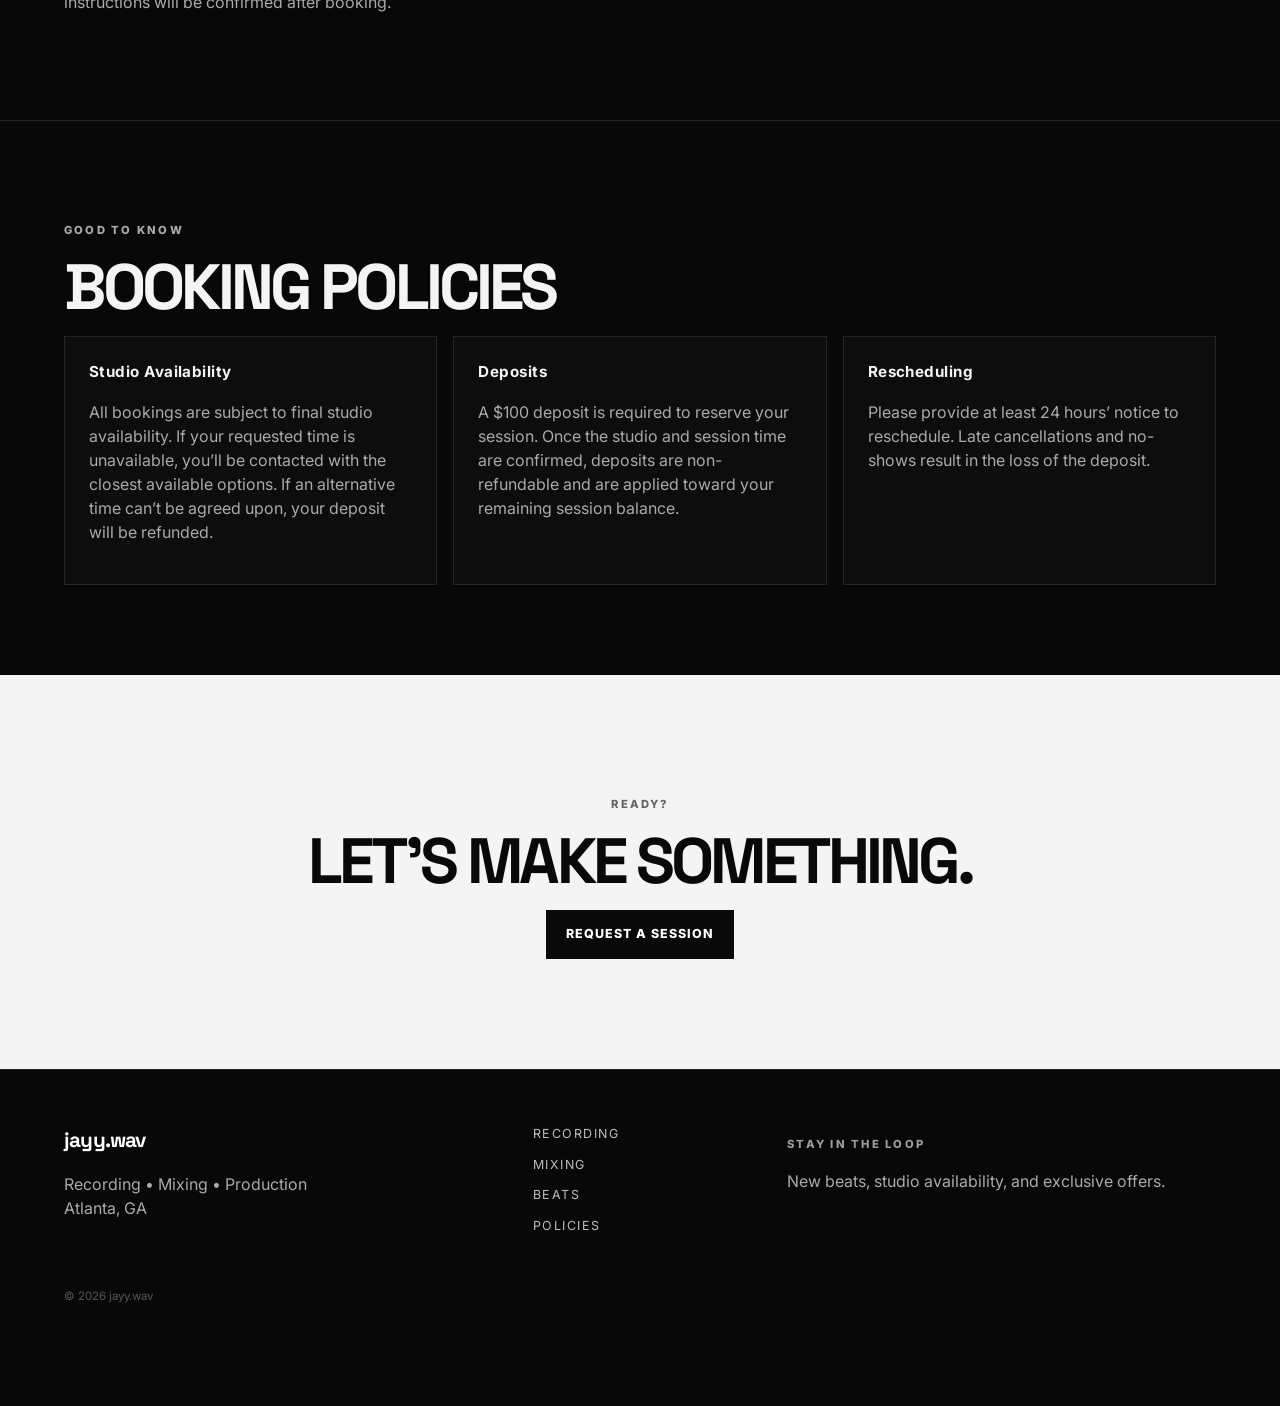
==== commit b05a5267: "Revise request status and confirmation messages Updated request status messages and added confirmati" ====
--- a/index.html
+++ b/index.html
@@ -184,25 +184,25 @@
             <button class="btn" type="submit">SEND SESSION REQUEST</button>
           </div>
 
+          <p class="request-status" id="requestStatus" aria-live="polite"></p>
+
           <div class="request-ready" id="requestReady" hidden>
-            <p class="eyebrow">YOUR REQUEST IS READY</p>
-            <pre id="requestPreview">Your request will appear here.</pre>
-
-            <div class="request-send-actions">
-              <button class="btn" type="button" id="shareRequestBtn">SEND REQUEST</button>
-              <button class="btn btn-ghost" type="button" id="copyRequestBtn">COPY REQUEST</button>
-              <a class="btn btn-ghost" href="sms:6785515333" id="textJayyBtn">TEXT JAYY.WAV</a>
-              <a class="btn btn-ghost" href="https://www.instagram.com/_jayy.wav/" target="_blank" rel="noopener">DM ON INSTAGRAM</a>
-            </div>
-
-            <p class="request-status" id="requestStatus"></p>
-            <p class="request-help">Best option on iPhone: tap <strong>SEND REQUEST</strong> and choose Messages. If your phone does not carry the message into Messages, tap <strong>COPY REQUEST</strong>, then Text or DM and paste it.</p>
+            <p class="eyebrow">REQUEST SENT</p>
+            <h3>WE GOT YOUR REQUEST.</h3>
+            <p>
+              I’ll check studio availability and contact you at the phone number provided.
+            </p>
+            <p>
+              Your session is not confirmed until the requested time is approved
+              and the $100 deposit is paid.
+            </p>
           </div>
         </form>
       </section>
 
     </section>
 
+The final three closing tags stay—they’re included in the replacement so the page structure remains correct.
     <section class="split-section" id="mixing">
       <div class="split-media mix-art" role="img" aria-label="Mixing and mastering service"></div>
       <div class="split-copy">
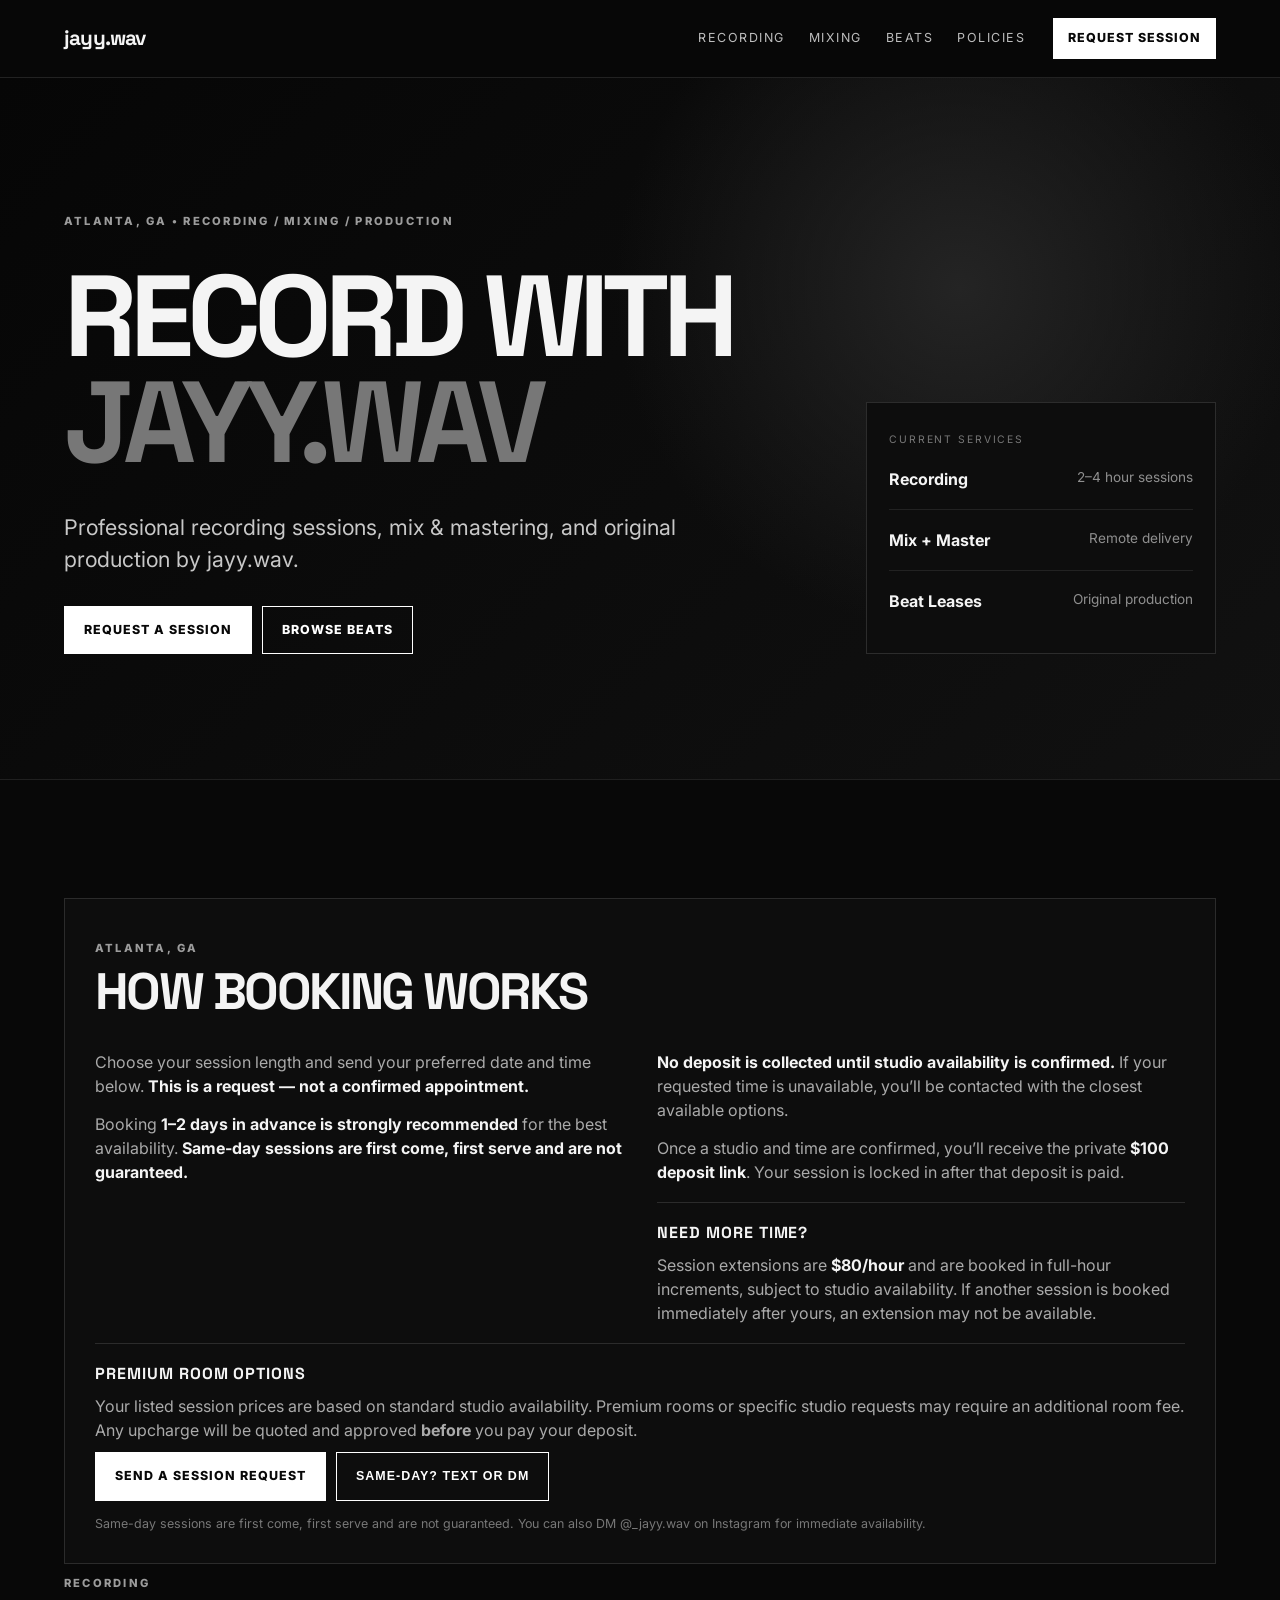
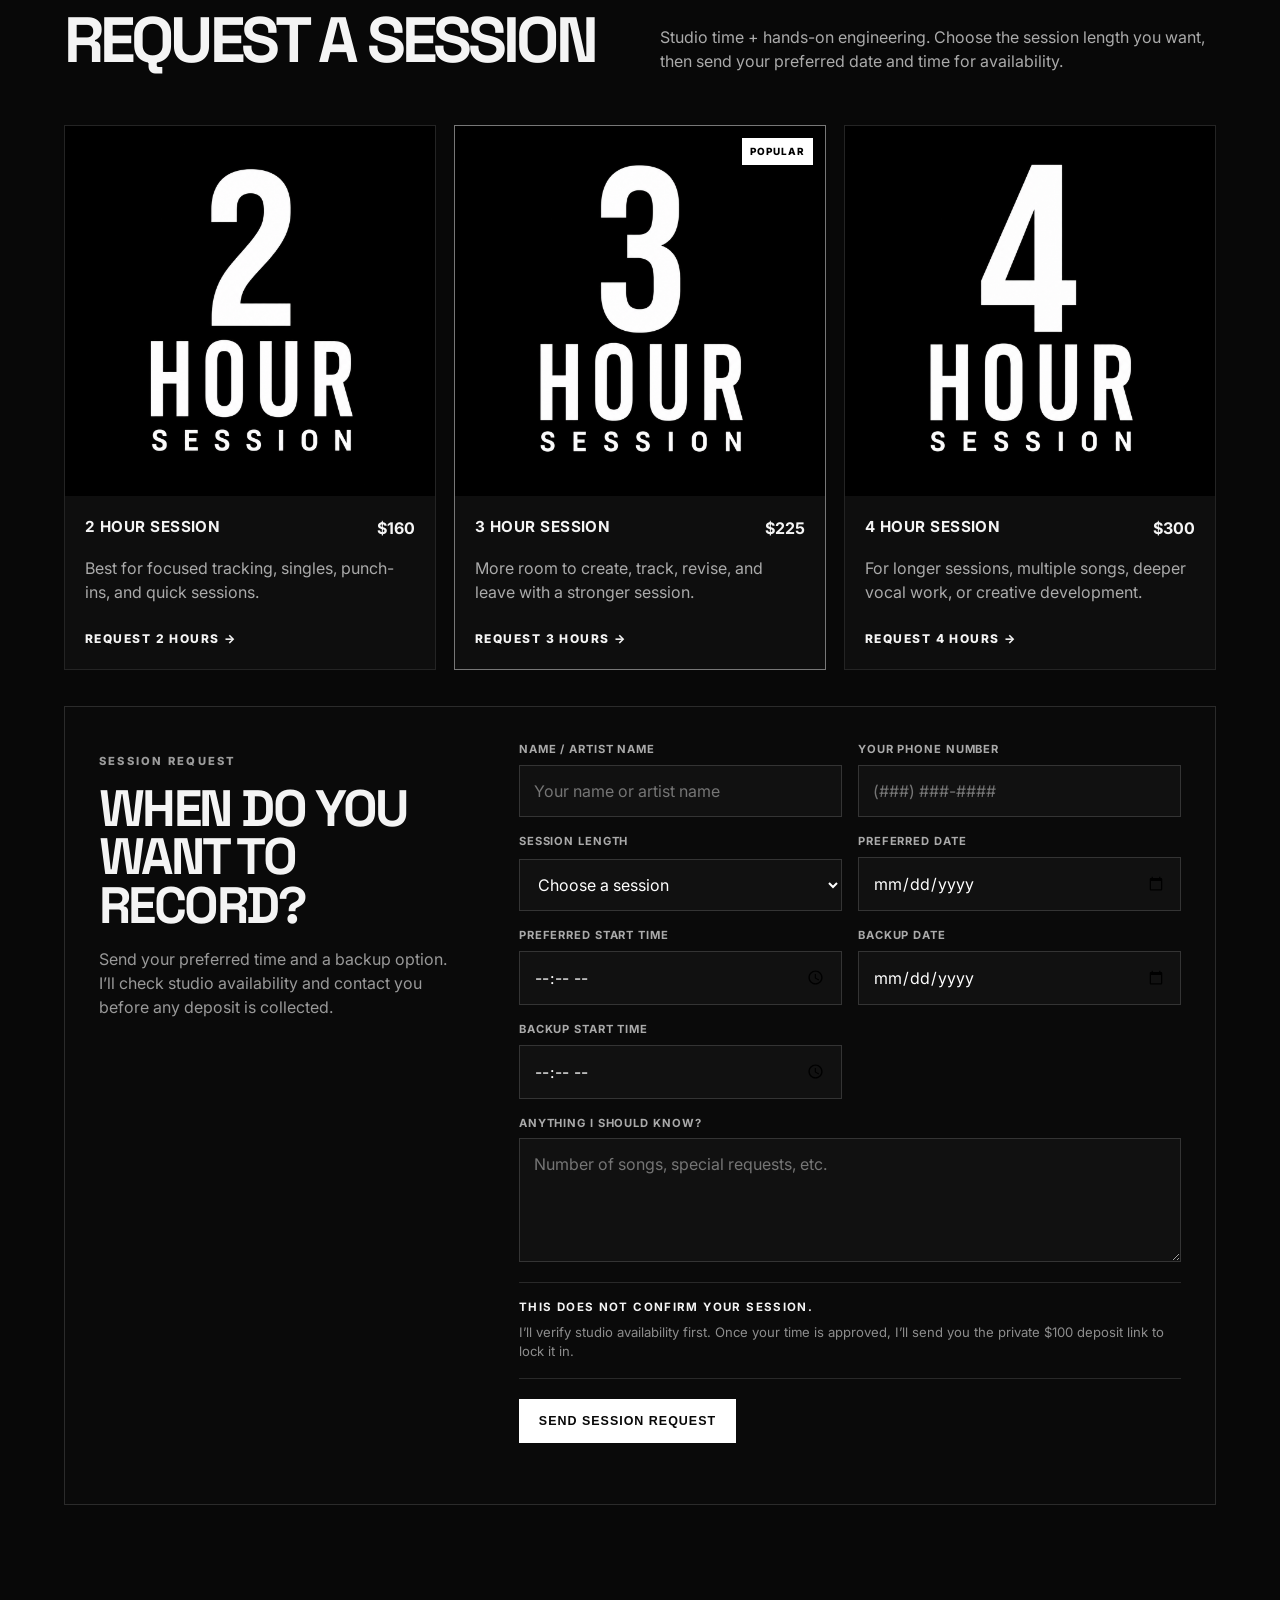
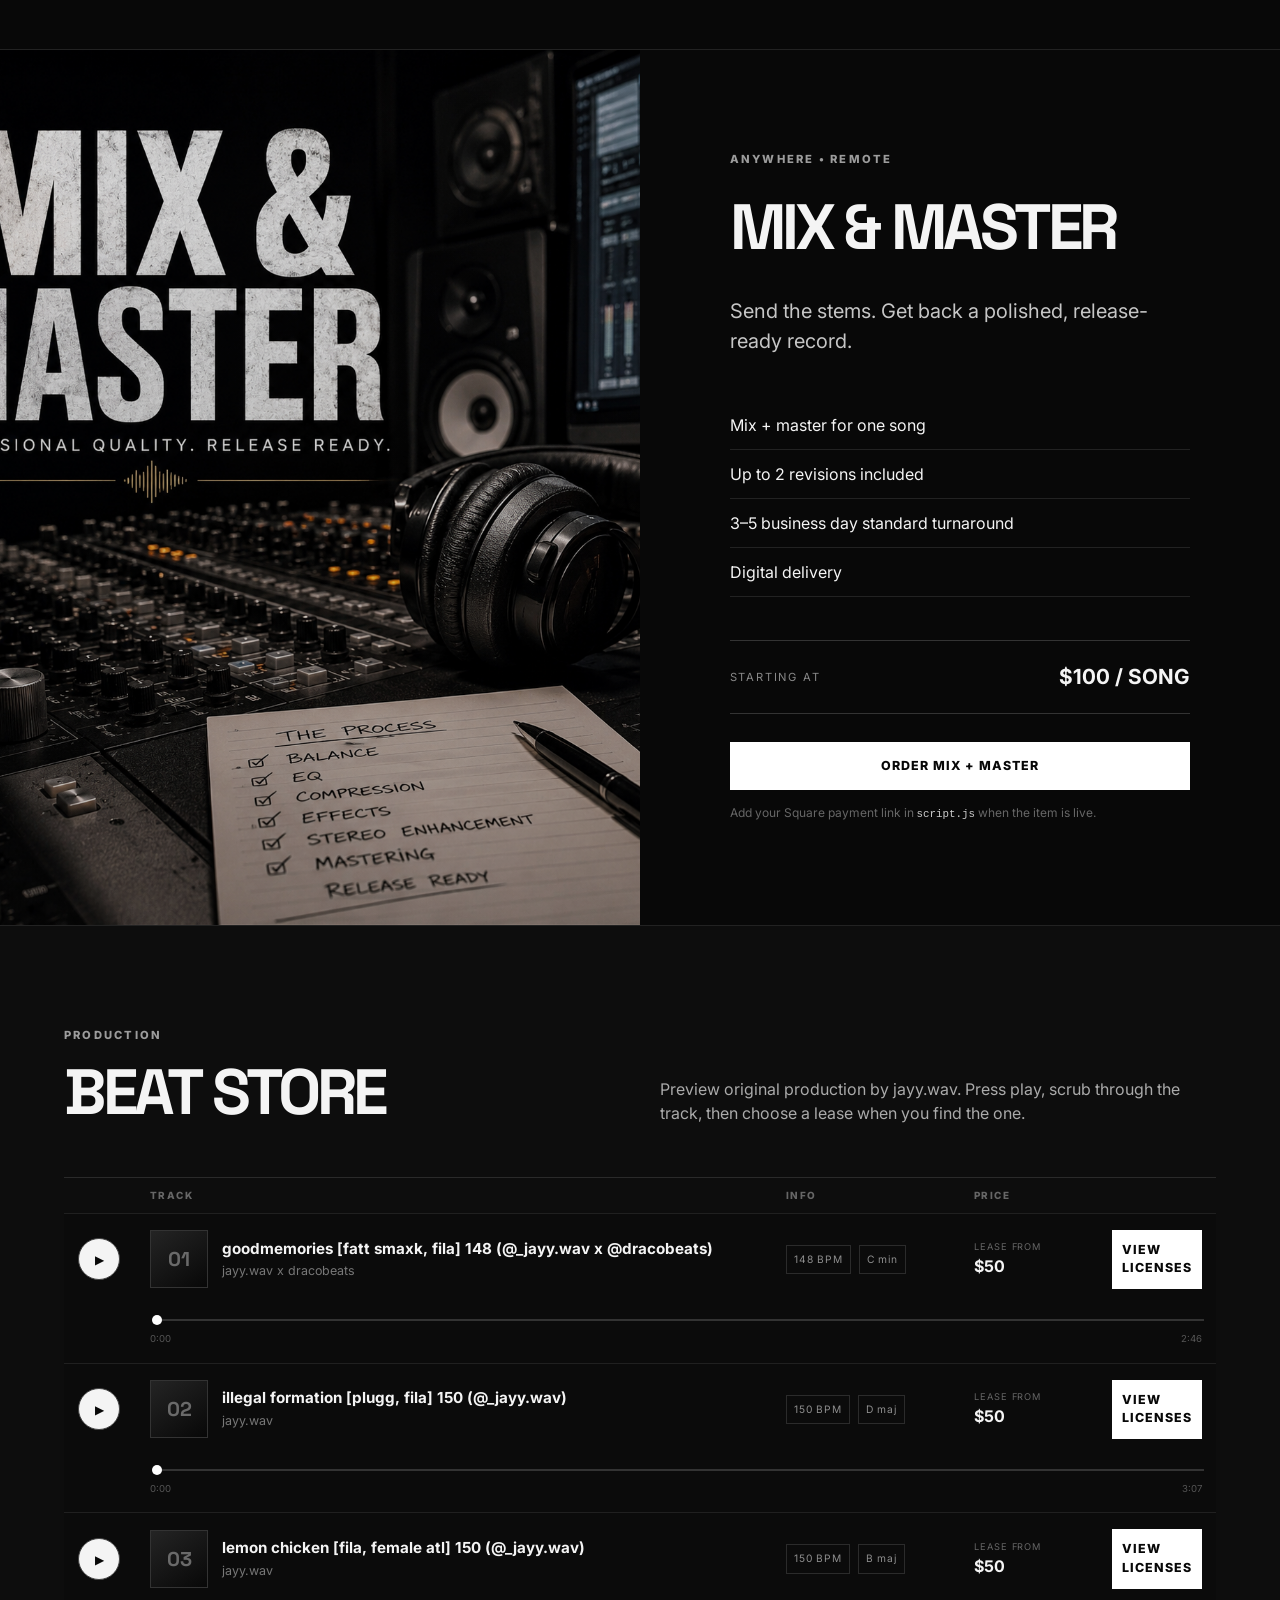
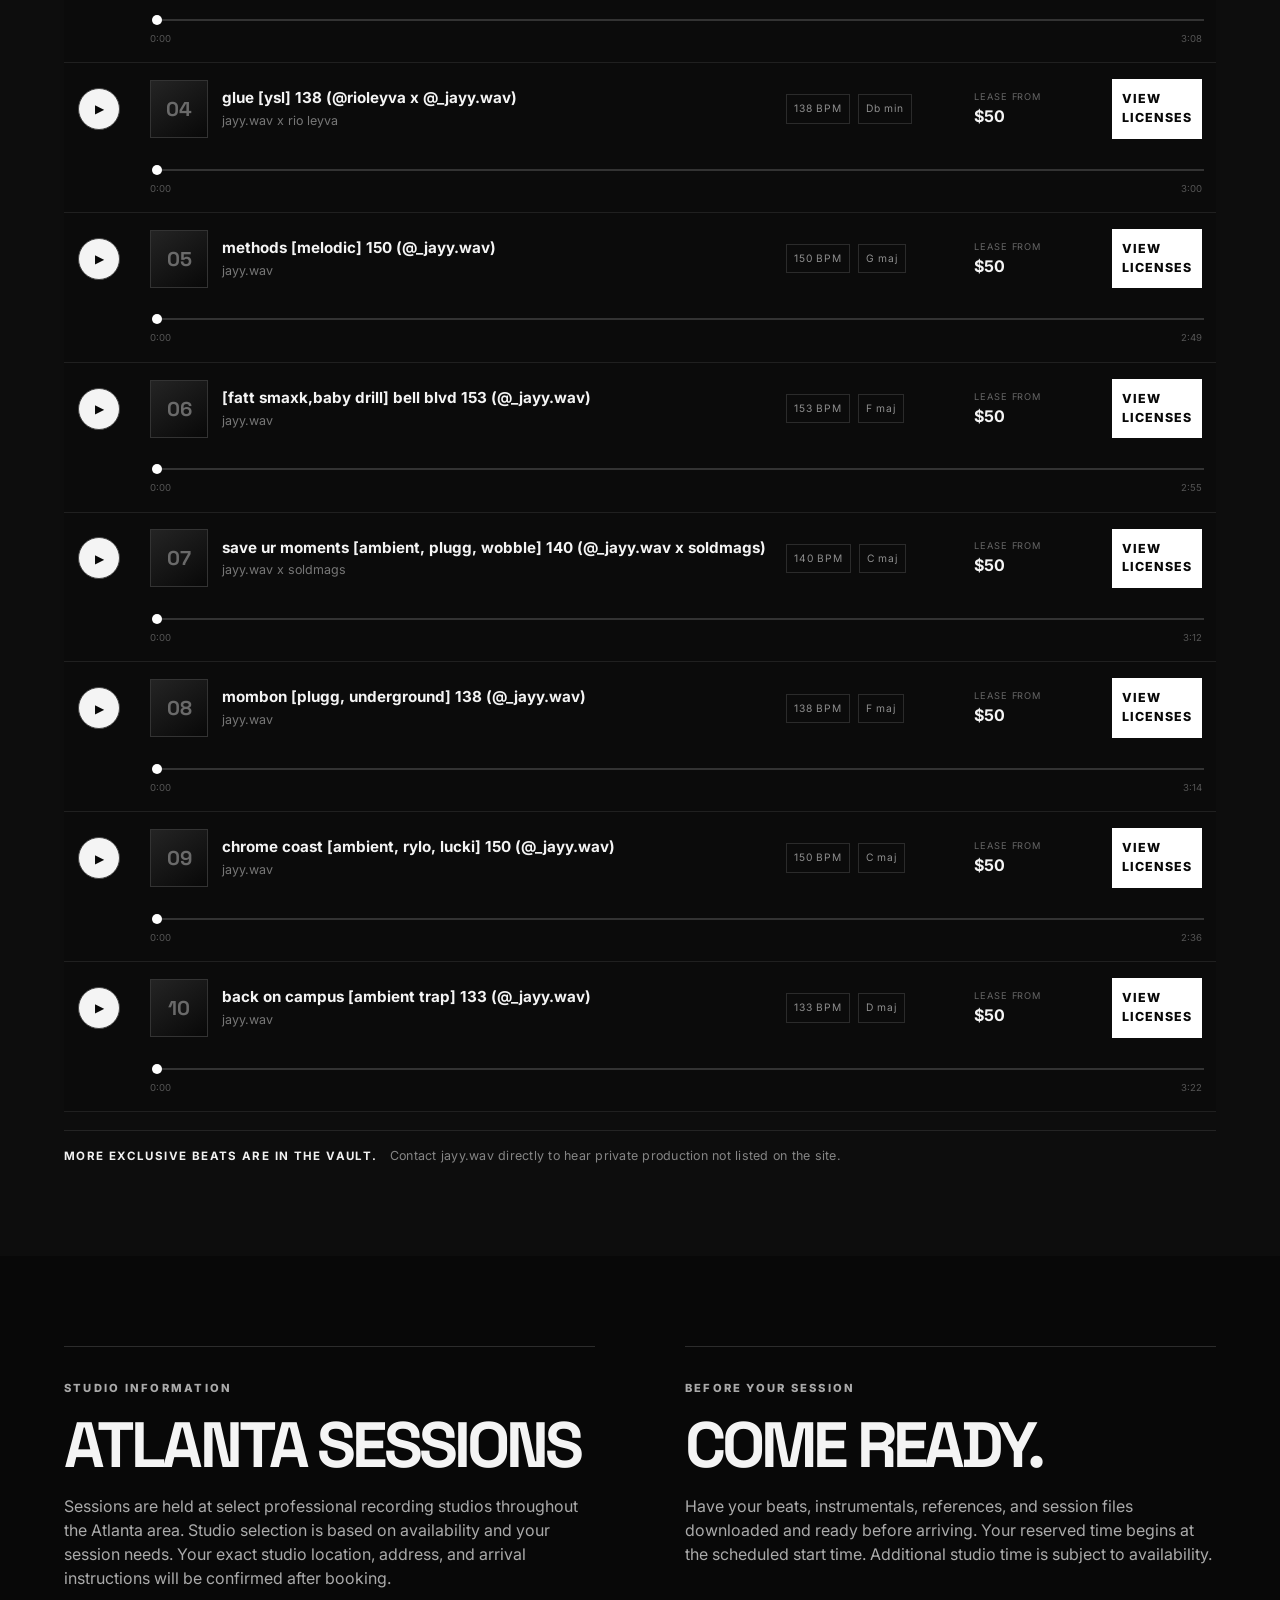
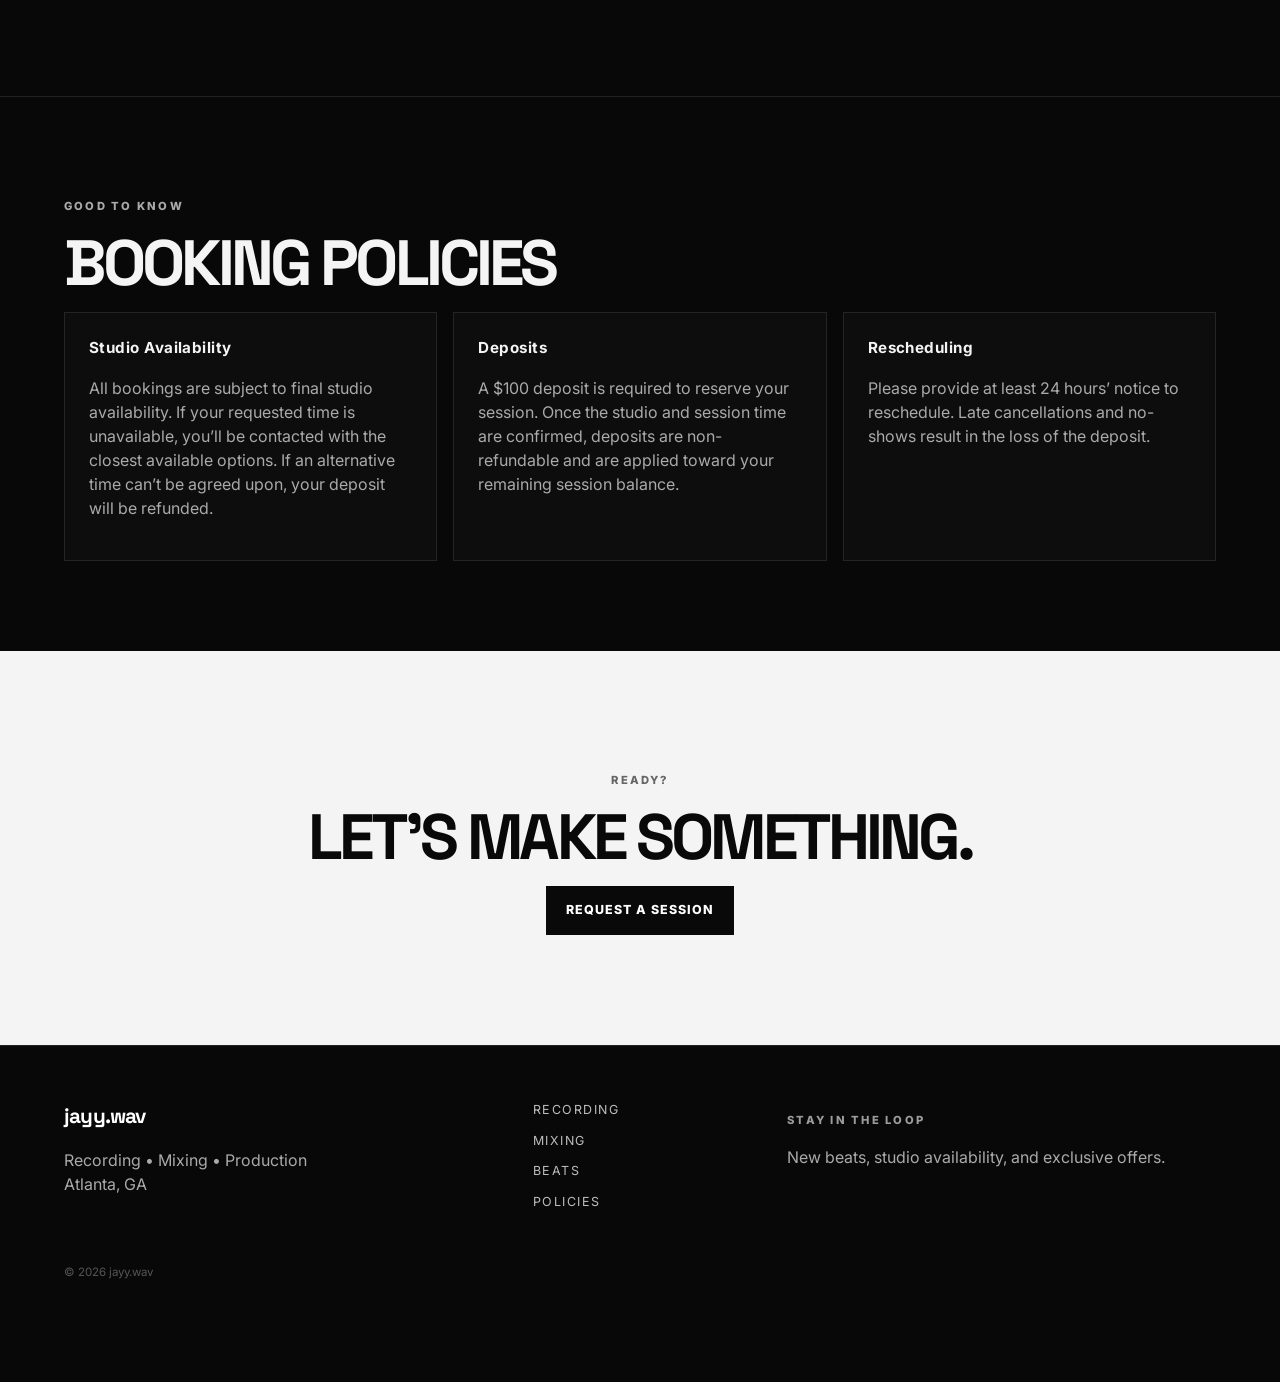
==== commit 3b868f67: "Remove comment regarding closing tags Removed unnecessary comment about closing tags." ====
--- a/index.html
+++ b/index.html
@@ -202,7 +202,7 @@
 
     </section>
 
-The final three closing tags stay—they’re included in the replacement so the page structure remains correct.
+
     <section class="split-section" id="mixing">
       <div class="split-media mix-art" role="img" aria-label="Mixing and mastering service"></div>
       <div class="split-copy">
@@ -387,6 +387,6 @@
     </section>
   </div>
 
-  <script src="script.js"></script>
+  <script src="script.js?v=4"></script>
 </body>
 </html>
